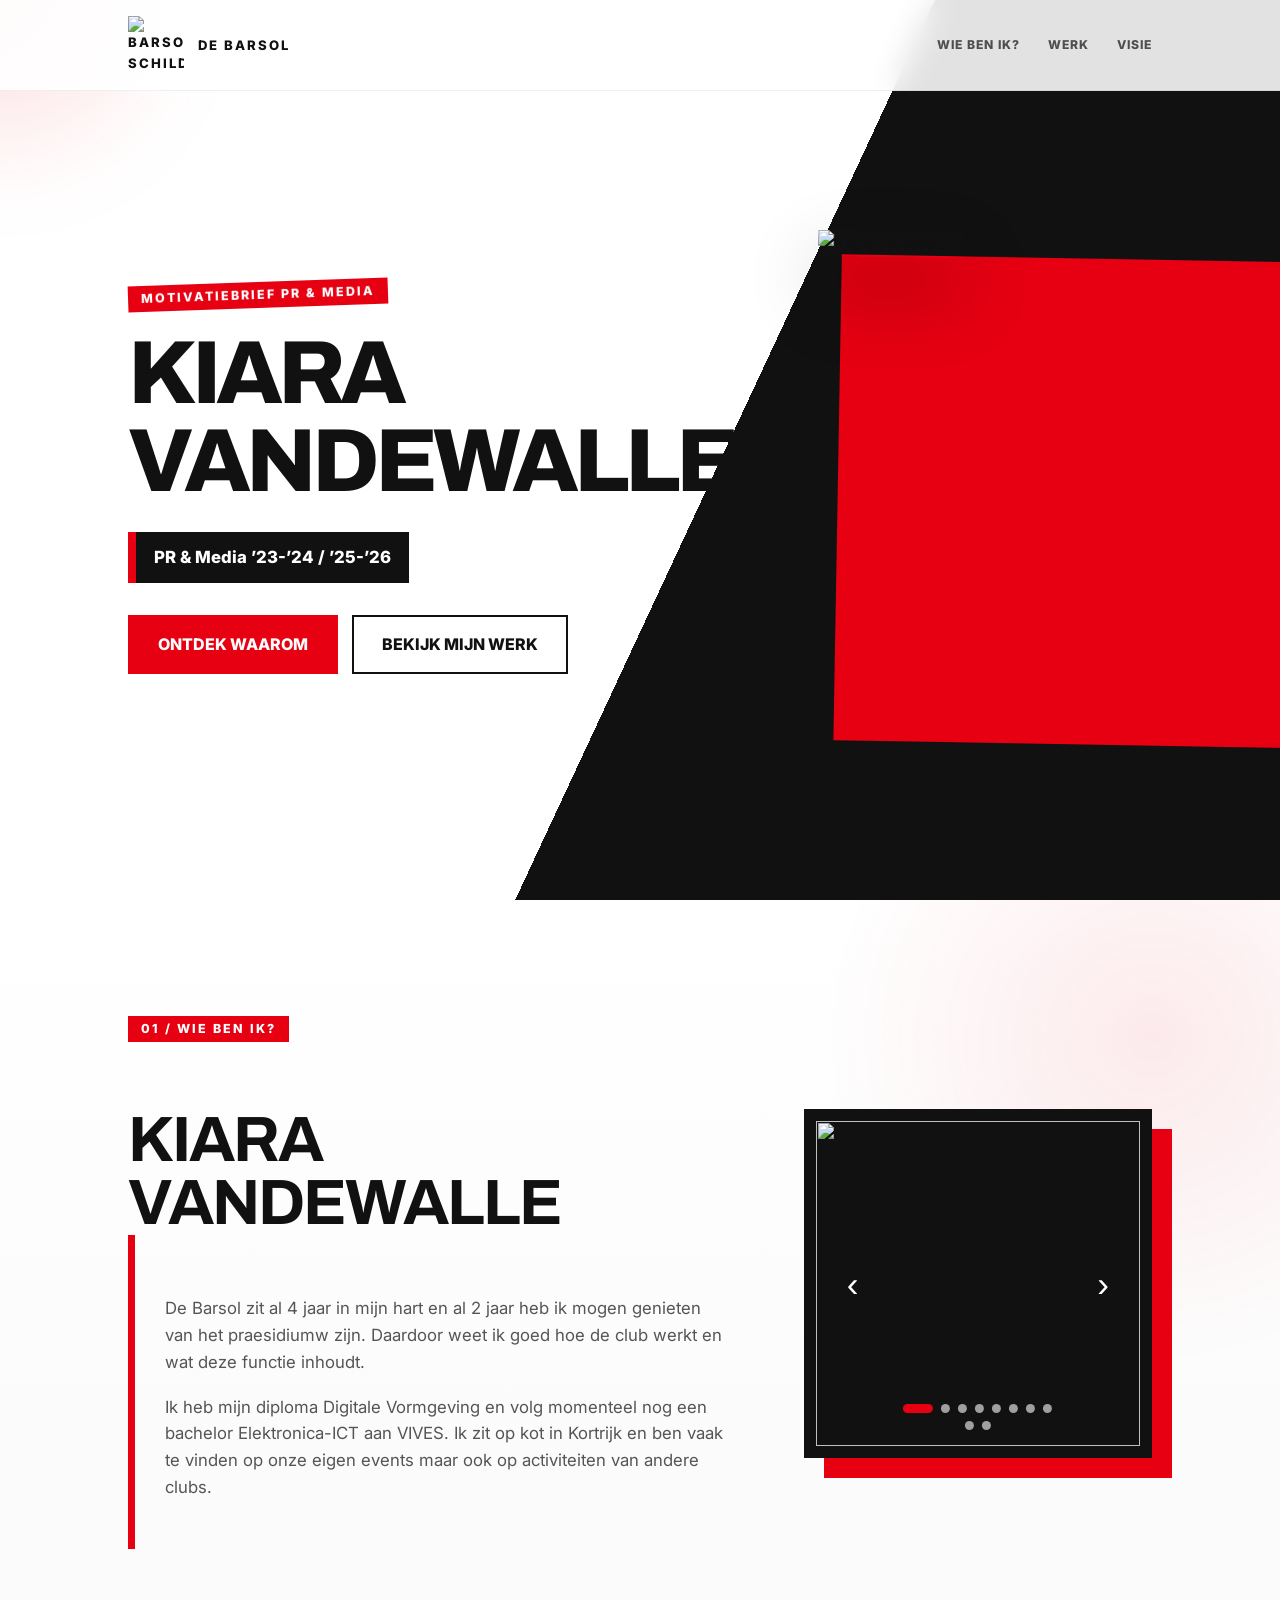
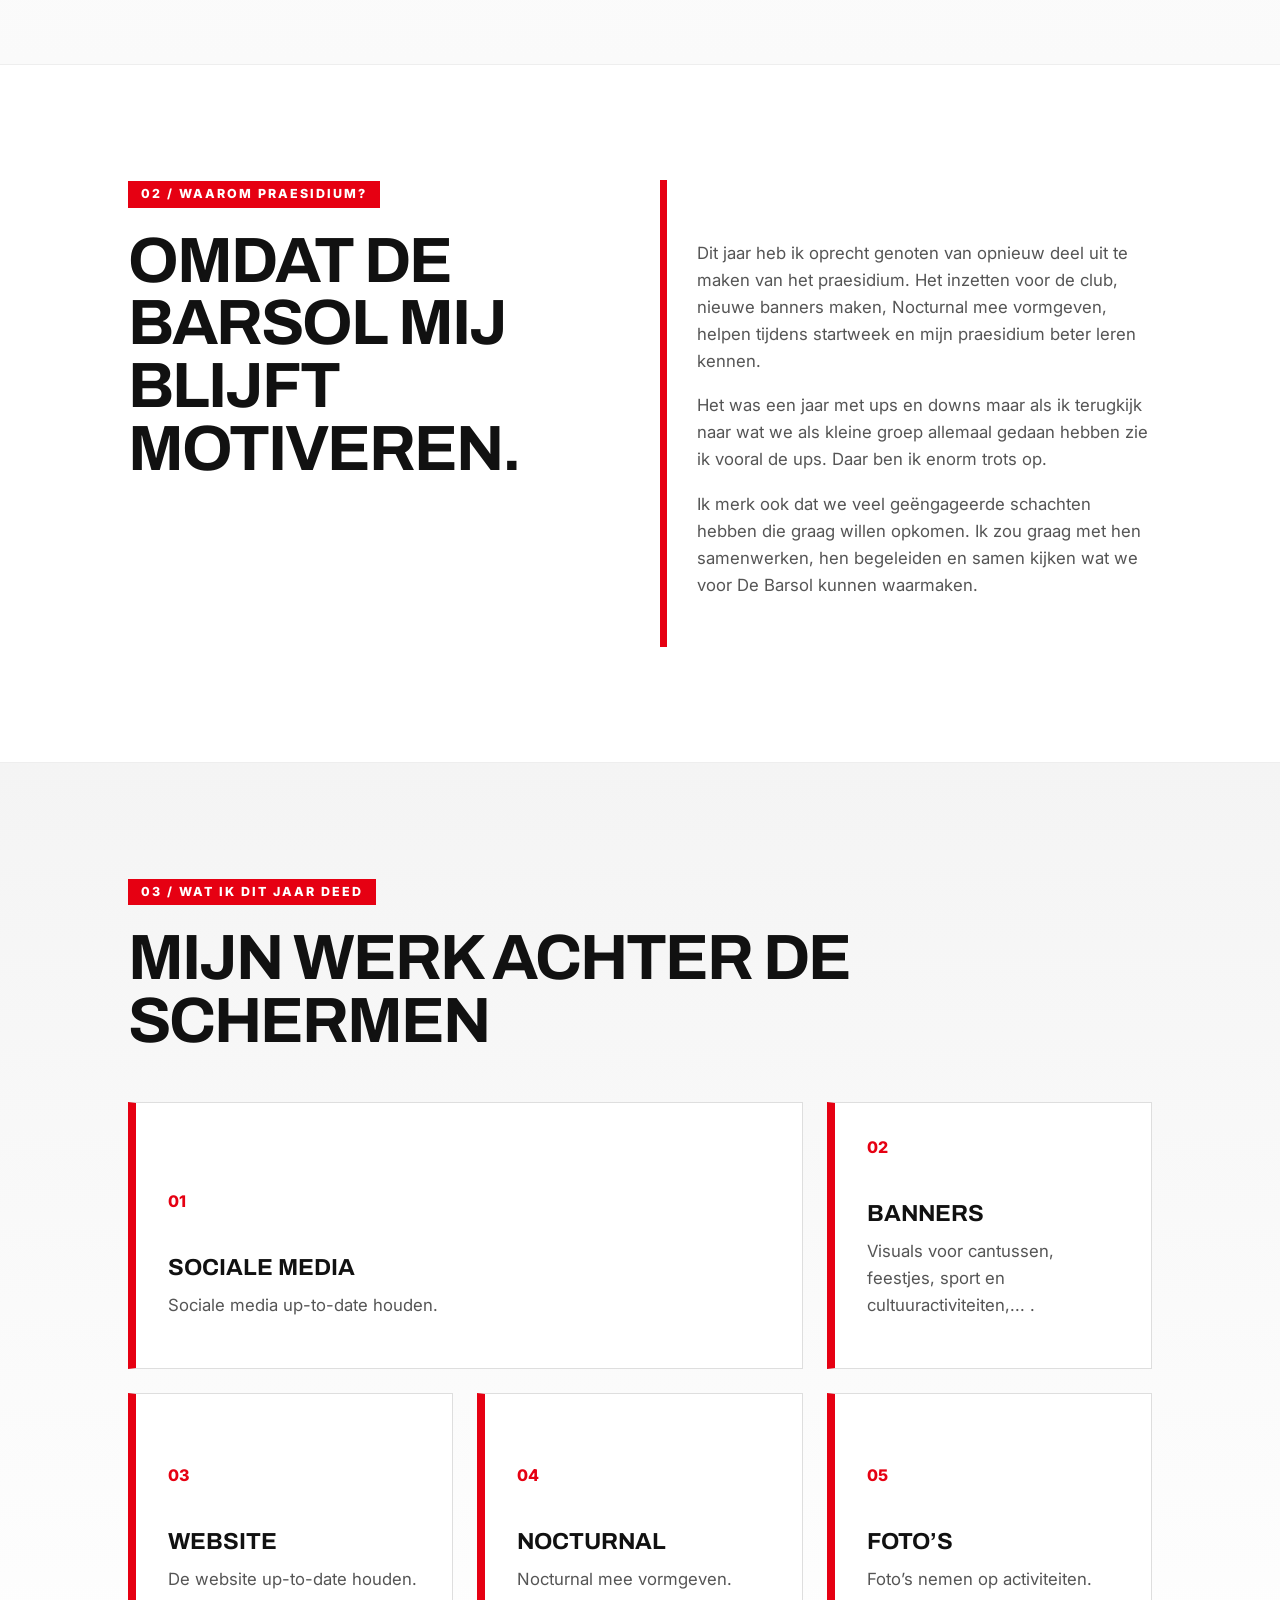
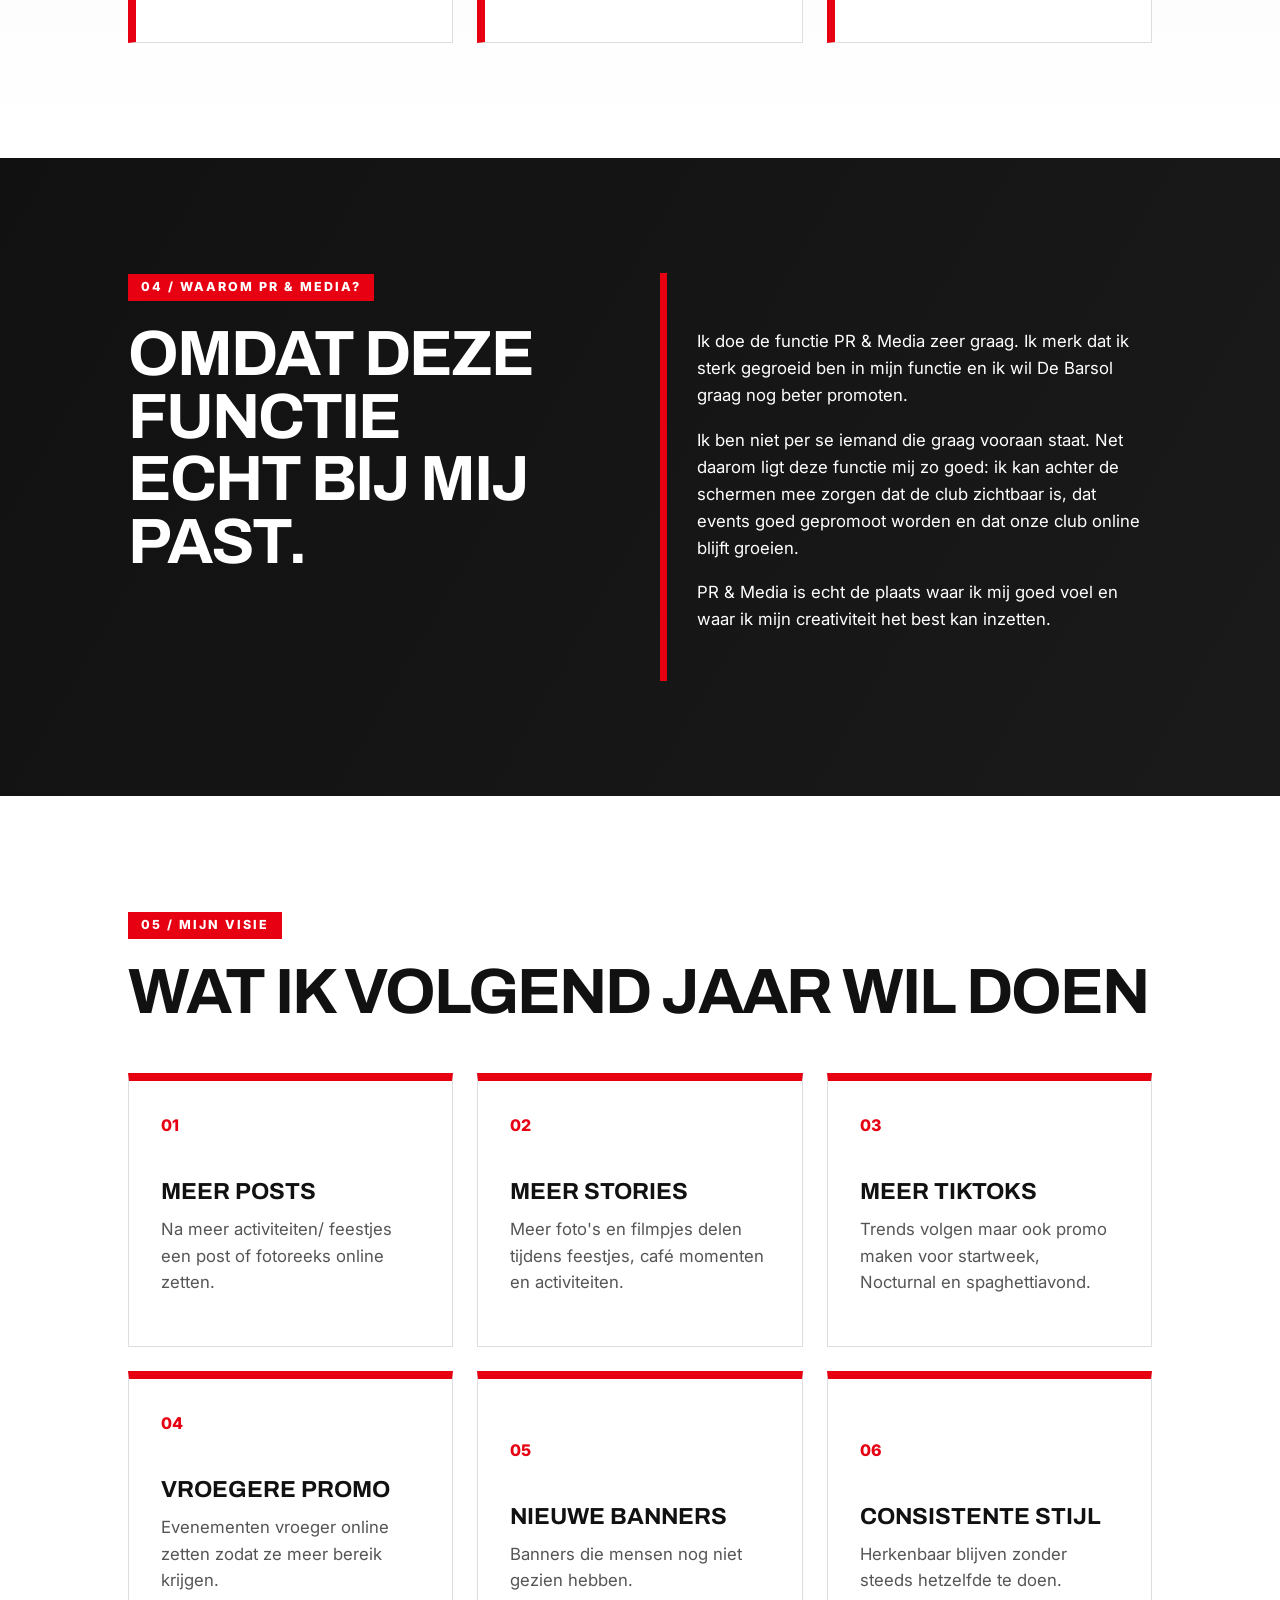
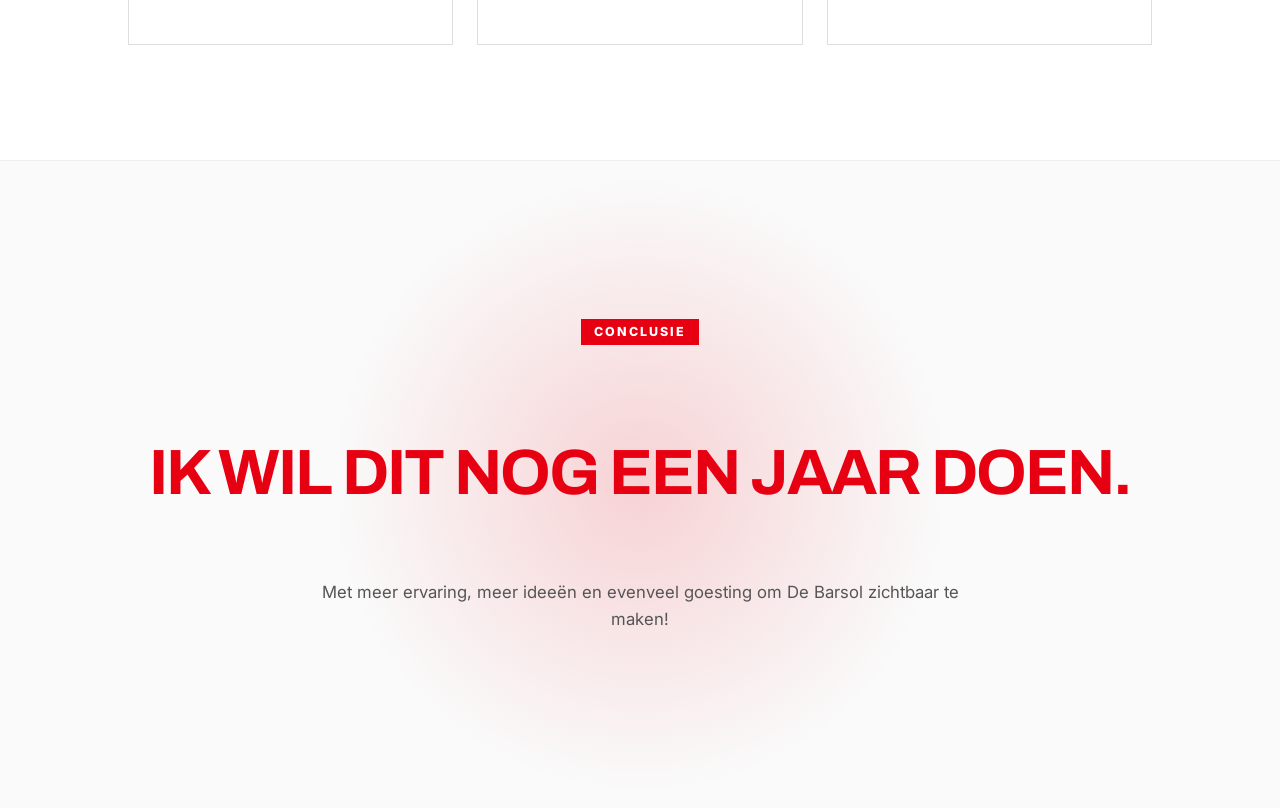
==== index.html @ 1271737a "Add files via upload" ====
<!DOCTYPE html>
<html lang="nl">

<head>
    <meta charset="UTF-8">
    <meta name="viewport" content="width=device-width, initial-scale=1.0">
    <title>Kiara Vandewalle - Motivatiebrief</title>
    <link rel="stylesheet" href="styles.css">
</head>

<body>

    <div class="cursor-glow"></div>
    <div class="progress-bar"></div>

    <nav class="nav">
        <a href="index.html" class="brand">
            <img src="Images/BARSOLSCHILD.png" alt="Barsol schild">
            <span>De Barsol</span>
        </a>

        <div class="nav-links">
            <a href="index.html#about">Wie ben ik?</a>
            <a href="index.html#work">Werk</a>
            <a href="index.html#vision">Visie</a>
        </div>

        <!-- Progress bar IN nav -->
        <div class="progress-bar"></div>
    </nav>

    <section class="hero">
        <div class="hero-content reveal">
            <p class="label">Motivatiebrief PR & Media</p>
            <h1>Kiara<br>Vandewalle</h1>
            <p class="subtitle">PR & Media ’23-’24 / ’25-’26</p>

            <div class="hero-buttons">
                <a href="#about" class="btn">Ontdek waarom</a>
                <a href="#work" class="btn secondary">Bekijk mijn werk</a>
            </div>
        </div>

        <div class="hero-visual reveal">
            <div class="poster-frame">
                <img src="Images/IK 1.JPG" alt="Kiara Vandewalle">
            </div>
        </div>
    </section>

    <section id="about" class="about section reveal">
        <div class="section-kicker">01 / Wie ben ik?</div>

        <div class="about-layout">
            <div>
                <h2>Kiara Vandewalle</h2>

                <div class="text-card">
                    <p>
                        De Barsol zit al 4 jaar in mijn hart en al 2 jaar heb ik mogen genieten van het praesidiumw zijn.
                        Daardoor weet ik goed hoe de club werkt en wat deze functie inhoudt.
                    </p>

                    <p>
                        Ik heb mijn diploma Digitale Vormgeving en volg momenteel nog een bachelor
                        Elektronica-ICT aan VIVES. Ik zit op kot in Kortrijk en ben vaak te vinden op onze eigen
                        events maar ook op activiteiten van andere clubs.
                    </p>
                </div>
            </div>

            <div class="slider-frame square-slider" data-slider>
                <button class="slider-btn prev" data-prev>‹</button>

                <div class="slider-images">
                    <img src="Images/IK 3.JPG" alt="">
                    <img src="Images/IK 7.JPG" alt="">
                    <img src="Images/IK 2.JPG" alt="">
                    <img src="Images/IK 12.jpeg" alt="">
                    <img src="Images/IK 5.JPG" alt="">
                    <img src="Images/IK 6.JPG" alt="">
                    <img src="Images/IK 10.jpeg" alt="">
                    <img src="Images/IK 8.JPG" alt="">
                    <img src="Images/IK 9.jpeg" alt="">
                    <img src="Images/IK 11.jpeg" alt="">
                
                </div>

                <button class="slider-btn next" data-next>›</button>
                <div class="slider-dots"></div>
            </div>
        </div>
    </section>

    <section class="split section reveal">
        <div>
            <p class="label">02 / Waarom praesidium?</p>
            <h2>Omdat De Barsol mij blijft motiveren.</h2>
        </div>

        <div class="text-card">
            <p>
                Dit jaar heb ik oprecht genoten van opnieuw deel uit te maken van het praesidium.
                Het inzetten voor de club, nieuwe banners maken, Nocturnal mee vormgeven,
                helpen tijdens startweek en mijn praesidium beter leren kennen.
            </p>

            <p>
                Het was een jaar met ups en downs maar als ik terugkijk naar wat we als kleine groep
                allemaal gedaan hebben zie ik vooral de ups. Daar ben ik enorm trots op.
            </p>

            <p>
                Ik merk ook dat we veel geëngageerde schachten hebben die graag willen opkomen.
                Ik zou graag met hen samenwerken, hen begeleiden en samen kijken wat we voor De Barsol
                kunnen waarmaken.
            </p>
        </div>
    </section>

    <section id="work" class="work section reveal">
        <p class="label">03 / Wat ik dit jaar deed</p>
        <h2>Mijn werk achter de schermen</h2>

        <div class="work-grid">
            <a href="social-media.html" class="work-card large">
                <span>01</span>
                <h3>Sociale media</h3>
                <p>Sociale media up-to-date houden.</p>
                <small>Bekijk</small>
            </a>

            <a href="banners.html" class="work-card">
                <span>02</span>
                <h3>Banners</h3>
                <p>Visuals voor cantussen, feestjes, sport en cultuuractiviteiten,... .</p>
                <small>Bekijk</small>
            </a>

            <a href="https://debarsol.jouwweb.be" target="_blank" class="work-card">
                <span>03</span>
                <h3>Website</h3>
                <p>De website up-to-date houden.</p>
                <small>Bekijk</small>
            </a>

            <a href="nocturnal.html" class="work-card">
                <span>04</span>
                <h3>Nocturnal</h3>
                <p>Nocturnal mee vormgeven.</p>
                <small>Bekijk</small>
            </a>

            <a href="fotos-events.html" class="work-card">
                <span>05</span>
                <h3>Foto’s</h3>
                <p>Foto’s nemen op activiteiten.</p>
                <small>Bekijk</small>
            </a>
        </div>
    </section>

    <section class="black-section section reveal">
        <div>
            <p class="label">04 / Waarom PR & Media?</p>
            <h2>Omdat deze functie echt bij mij past.</h2>
        </div>

        <div class="text-card dark-text">
            <p>
                Ik doe de functie PR & Media zeer graag. Ik merk dat ik sterk gegroeid ben in mijn functie
                en ik wil De Barsol graag nog beter promoten.
            </p>

            <p>
                Ik ben niet per se iemand die graag vooraan staat. Net daarom ligt deze functie
                mij zo goed: ik kan achter de schermen mee zorgen dat de club zichtbaar is, dat events goed
                gepromoot worden en dat onze club online blijft groeien.
            </p>

            <p>
                PR & Media is echt de plaats waar ik mij goed voel en waar ik mijn creativiteit het best kan inzetten.
            </p>
        </div>
    </section>

    <section id="vision" class="vision section reveal">
        <p class="label">05 / Mijn visie</p>
        <h2>Wat ik volgend jaar wil doen</h2>

        <div class="vision-grid">
            <div class="vision-item">
                <span>01</span>
                <h3>Meer posts</h3>
                <p>Na meer activiteiten/ feestjes een post of fotoreeks online zetten.</p>
            </div>

            <div class="vision-item">
                <span>02</span>
                <h3>Meer stories</h3>
                <p>Meer foto's en filmpjes delen tijdens feestjes, café momenten en activiteiten.</p>
            </div>

            <div class="vision-item">
                <span>03</span>
                <h3>Meer TikToks</h3>
                <p>Trends volgen maar ook promo maken voor startweek, Nocturnal en spaghettiavond.</p>
            </div>

            <div class="vision-item">
                <span>04</span>
                <h3>Vroegere promo</h3>
                <p>Evenementen vroeger online zetten zodat ze meer bereik krijgen.</p>
            </div>

            <a href="nieuwe-banners.html" class="vision-item">
                <span>05</span>
                <h3>Nieuwe banners</h3>
                <p>Banners die mensen nog niet gezien hebben.</p>
                <small>Bekijk</small>
            </a>

            <div class="vision-item">
                <span>06</span>
                <h3>Consistente stijl</h3>
                <p>Herkenbaar blijven zonder steeds hetzelfde te doen.</p>
            </div>
        </div>
    </section>

    <section class="end reveal">
        <p class="label">Conclusie</p>
        <h2>Ik wil dit nog een jaar doen.</h2>
        <p>Met meer ervaring, meer ideeën en evenveel goesting om De Barsol zichtbaar te maken!</p>
    </section>

    <script src="scripts.js"></script>

</body>

</html>
---- styles.css ----
@import url('https://fonts.googleapis.com/css2?family=Archivo:wght@600;700;800&family=Inter:wght@400;500;600;700;800&display=swap');

:root {
    --red: #e60012;
    --black: #111111;
    --white: #ffffff;
    --soft: #f5f5f5;
    --muted: #555555;
    --border: #dedede;
}

* {
    margin: 0;
    padding: 0;
    box-sizing: border-box;
}

html {
    scroll-behavior: smooth;
}

body {
    font-family: "Inter", Arial, sans-serif;
    background: var(--white);
    color: var(--black);
    line-height: 1.6;
    overflow-x: hidden;
    animation: fadeIn 0.45s ease;
}

@keyframes fadeIn {
    from { opacity: 0; }
    to { opacity: 1; }
}

a {
    color: inherit;
    text-decoration: none;
}

img {
    max-width: 100%;
}

.progress-bar {
    position: fixed;
    top: 0;
    left: 0;
    height: 5px;
    width: 0%;
    background: var(--red);
    z-index: 999;
}

.cursor-glow {
    position: fixed;
    width: 280px;
    height: 280px;
    border-radius: 50%;
    background: rgba(230, 0, 18, 0.10);
    filter: blur(55px);
    pointer-events: none;
    z-index: 1;
    transform: translate(-50%, -50%);
}

/* NAV */
.nav {
    position: fixed;
    top: 0px;
    left: 0;
    width: 100%;
    padding: 16px 10%;
    display: flex;
    justify-content: space-between;
    align-items: center;
    z-index: 100;
    background: rgba(255, 255, 255, 0.88);
    backdrop-filter: blur(16px);
    border-bottom: 1px solid rgba(0, 0, 0, 0.06);
    position: fixed;
}

.brand {
    display: flex;
    align-items: center;
    gap: 14px;
    font-size: 0.82rem;
    font-weight: 800;
    text-transform: uppercase;
    letter-spacing: 2px;
}

.brand img {
    width: 56px;
}

.nav-links {
    display: flex;
    gap: 28px;
}

.nav-links a {
    font-size: 0.76rem;
    font-weight: 800;
    text-transform: uppercase;
    letter-spacing: 1px;
    opacity: 0.7;
    transition: 0.25s ease;
}

.nav-links a:hover {
    opacity: 1;
    color: var(--red);
}

/* GENERAL */
.section {
    position: relative;
    padding: 115px 10%;
    z-index: 2;
}

h1,
h2,
h3 {
    font-family: "Archivo", Arial, sans-serif;
    line-height: 0.98;
    text-transform: uppercase;
}

h1 {
    font-size: clamp(3.2rem, 7vw, 6.4rem);
    font-weight: 800;
    letter-spacing: -5px;
}

h2 {
    font-size: clamp(2.55rem, 5vw, 5rem);
    font-weight: 700;
    letter-spacing: -2px;
}

h3 {
    font-size: 1.45rem;
    font-weight: 700;
    margin-bottom: 12px;
}

p {
    color: var(--muted);
    font-size: 1.05rem;
    margin-bottom: 18px;
}

.label,
.small-title,
.section-kicker {
    display: inline-block;
    width: fit-content;
    color: white;
    background: var(--red);
    padding: 7px 13px;
    font-size: 0.78rem;
    font-weight: 800;
    text-transform: uppercase;
    letter-spacing: 2px;
    line-height: 1;
    margin-bottom: 22px;
}

/* BUTTONS */
.btn {
    display: inline-block;
    padding: 15px 28px;
    background: var(--red);
    color: white;
    border: 2px solid var(--red);
    font-weight: 800;
    text-transform: uppercase;
    transition: 0.25s ease;
}

.btn:hover {
    background: white;
    color: var(--red);
    transform: translateY(-4px);
}

.btn.secondary {
    background: white;
    color: var(--black);
    border-color: var(--black);
}

.btn.secondary:hover {
    background: var(--black);
    color: white;
}

/* HOMEPAGE HERO */
.hero {
    min-height: 100vh;
    padding: 135px 10% 80px;
    display: grid;
    grid-template-columns: 1fr 0.9fr;
    gap: 80px;
    align-items: center;
    position: relative;
    overflow: hidden;
    background:
        linear-gradient(115deg, var(--white) 0%, var(--white) 55%, var(--black) 55%, var(--black) 100%);
}

.hero-content,
.hero-visual {
    position: relative;
    z-index: 3;
}

.hero .label {
    transform: rotate(-2deg);
}

.subtitle {
    width: fit-content;
    margin-top: 26px;
    padding: 12px 18px;
    background: var(--black);
    color: white;
    font-weight: 800;
    border-left: 8px solid var(--red);
}

.hero-buttons {
    margin-top: 32px;
    display: flex;
    flex-wrap: wrap;
    gap: 14px;
}

.hero-visual {
    display: flex;
    justify-content: center;
}

.poster-frame {
    width: min(500px, 38vw);
    aspect-ratio: 1 / 1;
    position: relative;
    transform: rotate(1deg);
}

.poster-frame::before {
    content: "";
    position: absolute;
    inset: 24px -24px -24px 24px;
    background: var(--red);
}

.poster-frame::after {
    content: "PR & MEDIA";
    position: absolute;
    right: -45px;
    top: 35px;
    writing-mode: vertical-rl;
    background: white;
    padding: 12px 9px;
    color: var(--red);
    font-size: 0.75rem;
    font-weight: 800;
    letter-spacing: 2px;
    z-index: 2;
}

.poster-frame img {
    position: relative;
    z-index: 1;
    width: 100%;
    height: 100%;
    object-fit: cover;
    box-shadow: 0 34px 75px rgba(0, 0, 0, 0.32);
}

/* ABOUT */
.about {
    background:
        radial-gradient(circle at 90% 18%, rgba(230, 0, 18, 0.08), transparent 25%),
        linear-gradient(180deg, white, #fafafa);
}

.about-layout {
    margin-top: 45px;
    display: grid;
    grid-template-columns: 1fr 0.58fr;
    gap: 75px;
    align-items: start;
}

.text-card {
    max-width: 820px;
    padding: 60px 0 30px 30px;
    border-left: 7px solid var(--red);
}

/* SPLIT */
.split {
    display: grid;
    grid-template-columns: 0.9fr 1fr;
    gap: 90px;
    border-top: 1px solid #eeeeee;
}

.split h2 {
    max-width: 660px;
}

/* WORK */
.work {
    background: linear-gradient(180deg, #f4f4f4, white);
    border-top: 1px solid #eeeeee;
}

.work h2,
.vision h2 {
    max-width: 1100px;
}

.work-grid,
.vision-grid {
    margin-top: 50px;
    display: grid;
    grid-template-columns: repeat(3, 1fr);
    gap: 24px;
}

.work-card,
.vision-item {
    min-height: 250px;
    padding: 32px;
    background: white;
    border: 1px solid var(--border);
    border-left: 8px solid var(--red);
    display: flex;
    flex-direction: column;
    justify-content: flex-end;
    position: relative;
    overflow: hidden;
    transition: 0.3s ease;
}

.work-card::before,
.vision-item::before {
    content: "";
    position: absolute;
    inset: 0;
    background: linear-gradient(135deg, rgba(230, 0, 18, 0.15), transparent 56%);
    opacity: 0;
    transition: 0.3s ease;
}

.work-card.large {
    grid-column: span 2;
}

.work-card span,
.vision-item span {
    color: var(--red);
    font-weight: 800;
    margin-bottom: 42px;
    position: relative;
    z-index: 1;
}

.work-card h3,
.work-card p,
.work-card small,
.vision-item h3,
.vision-item p,
.vision-item span,
.vision-item small {
    position: relative;
    z-index: 1;
}

.work-card small,
.vision-item small {
    position: absolute;
    top: 28px;
    right: 28px;
    color: var(--red);
    font-weight: 800;
    text-transform: uppercase;
    opacity: 0;
    transition: 0.3s ease;
}

.work-card:hover,
.vision-item:hover {
    transform: translateY(-8px);
    border-color: var(--red);
    box-shadow: 0 26px 55px rgba(0, 0, 0, 0.12);
}

.work-card:hover::before,
.work-card:hover small,
.vision-item:hover::before {
    opacity: 1;
}

.vision-item {
    border-left: 1px solid var(--border);
    border-top: 8px solid var(--red);
}

.vision-item:hover {
    background: var(--red);
}

.vision-item:hover h3,
.vision-item:hover p,
.vision-item:hover span,
.vision-item:hover small {
    color: white;
}

.vision-item:hover small {
    opacity: 1;
}

/* BLACK SECTION */
.black-section {
    display: grid;
    grid-template-columns: 0.9fr 1fr;
    gap: 90px;
    color: white;
    background: linear-gradient(120deg, var(--black), #1a1a1a);
}

.black-section p,
.black-section h2 {
    color: white;
}

.dark-text {
    border-left-color: var(--red);
    padding-top: 55px;
}

/* END */
.end {
    min-height: 72vh;
    padding: 120px 10%;
    display: grid;
    place-items: center;
    text-align: center;
    background:
        radial-gradient(circle, rgba(230, 0, 18, 0.16), transparent 43%),
        #fafafa;
    border-top: 1px solid #eeeeee;
}

.end h2 {
    color: var(--red);
    max-width: 1000px;
}

.end p {
    max-width: 640px;
    margin-left: auto;
    margin-right: auto;
}

/* SLIDERS */
.slider-frame,
.banner-slider,
.event-slider {
    width: 100%;
    aspect-ratio: 16 / 9;
    position: relative;
    background: #111;
    border: 12px solid #111;
    box-shadow: 20px 20px 0 var(--red);
    overflow: hidden;
}

.square-slider {
    aspect-ratio: 1 / 1;
}

.slider-images,
.banner-slides,
.event-slides {
    width: 100%;
    height: 100%;
    position: relative;
}

.slider-images img,
.banner-slides img,
.event-slides img {
    position: absolute;
    inset: 0;
    width: 100%;
    height: 100%;
    object-fit: contain;
    background: #111;
    opacity: 0;
    transform: scale(1.025);
    transition: opacity 0.6s ease, transform 0.6s ease;
}

.square-slider .slider-images img {
    object-fit: cover;
}

.slider-images img.active,
.banner-slides img.active,
.event-slides img.active {
    opacity: 1;
    transform: scale(1);
}

.slider-frame:hover img.active,
.banner-slider:hover img.active,
.event-slider:hover img.active {
    transform: scale(1.03);
}

.slider-btn,
.banner-btn,
.event-btn {
    position: absolute;
    top: 50%;
    transform: translateY(-50%);
    z-index: 5;
    width: 46px;
    height: 46px;
    border: none;
    background: rgba(17, 17, 17, 0.78);
    color: white;
    font-size: 2.2rem;
    line-height: 1;
    cursor: pointer;
    transition: 0.25s ease;
}

.slider-btn:hover,
.banner-btn:hover,
.event-btn:hover {
    background: var(--red);
}

.slider-btn.prev,
.banner-btn.prev,
.event-btn.prev {
    left: 14px;
}

.slider-btn.next,
.banner-btn.next,
.event-btn.next {
    right: 14px;
}

.slider-dots,
.banner-dots,
.event-dots {
    position: absolute;
    left: 50%;
    bottom: 16px;
    transform: translateX(-50%);
    display: flex;
    flex-wrap: wrap;
    justify-content: center;
    gap: 8px;
    z-index: 5;
    max-width: 80%;
}

.slider-dots button,
.banner-dots button,
.event-dots button {
    width: 9px;
    height: 9px;
    border: 0;
    border-radius: 999px;
    background: rgba(255, 255, 255, 0.6);
    cursor: pointer;
    transition: 0.25s ease;
}

.slider-dots button.active,
.banner-dots button.active,
.event-dots button.active {
    width: 30px;
    background: var(--red);
}

/* CASE PAGES */
.case-hero,
.banners-showcase-hero,
.events-hero,
.nocturnal-hero {
    min-height: 88vh;
    padding: 145px 10% 90px;
    display: grid;
    grid-template-columns: 0.75fr 1.25fr;
    gap: 70px;
    align-items: center;
    position: relative;
    overflow: hidden;
    background: linear-gradient(115deg, #fff 0%, #fff 55%, #111 55%, #111 100%);
}

.case-hero::after,
.banners-showcase-hero::after,
.events-hero::after,
.nocturnal-hero::after {
    content: "";
    position: absolute;
    left: 0;
    bottom: 0;
    width: 100%;
    height: 10px;
    background: var(--red);
}

.case-hero h1,
.banners-showcase-hero h1,
.events-hero h1,
.nocturnal-hero h1 {
    font-size: clamp(4rem, 8vw, 7.8rem);
    max-width: 950px;
}

.case-hero p,
.events-hero p,
.nocturnal-hero p {
    max-width: 650px;
}

.hero-banner-stack {
    position: relative;
    height: min(560px, 55vw);
    z-index: 2;
}

.hero-banner-stack img {
    position: absolute;
    width: 70%;
    aspect-ratio: 16 / 9;
    object-fit: cover;
    border: 8px solid #fff;
    box-shadow: 0 30px 75px rgba(0, 0, 0, 0.35);
}

.hero-banner-stack img:nth-child(1) {
    right: 0;
    top: 0;
    transform: rotate(3deg);
}

.hero-banner-stack img:nth-child(2) {
    left: 0;
    top: 28%;
    transform: rotate(-4deg);
    z-index: 2;
}

.hero-banner-stack img:nth-child(3) {
    right: 7%;
    bottom: 0;
    transform: rotate(2deg);
    z-index: 3;
}

.case-section {
    padding: 110px 10%;
    background: white;
}

.case-section.grey {
    background: var(--soft);
}

.case-heading {
    max-width: 850px;
    margin-bottom: 45px;
}

.insta-grid {
    display: grid;
    grid-template-columns: repeat(3, 1fr);
    gap: 24px;
}

.insta-grid img,
.wide-preview img,
.facebook-layout img,
.events-hero-frame img,
.nocturnal-hero-image img {
    width: 100%;
    display: block;
    object-fit: cover;
    border-top: 8px solid var(--red);
    box-shadow: 0 24px 55px rgba(0, 0, 0, 0.12);
    transition: 0.3s ease;
}

.insta-grid img {
    aspect-ratio: 4 / 5;
}

.wide-preview {
    max-width: 1100px;
}

.facebook-layout {
    display: grid;
    grid-template-columns: 0.65fr 1fr;
    gap: 55px;
    align-items: center;
}

.facebook-text {
    border-left: 7px solid var(--red);
    padding-left: 28px;
}

.case-end {
    padding: 85px 10%;
    text-align: center;
    background: white;
}

/* BANNERS PAGE */
.banners-page {
    background: white;
}

.banners-gallery {
    padding: 110px 10%;
    display: flex;
    flex-direction: column;
    gap: 110px;
    background: white;
}

.banner-showcase {
    display: grid;
    grid-template-columns: 170px 1fr;
    gap: 45px;
    align-items: center;
}

.banner-showcase h2,
.nocturnal-title h2 {
    display: inline-block;
    width: fit-content;
    max-width: none;
    padding: 7px 13px;
    border-left: 0;
    background: var(--red);
    color: white;
    font-size: 0.8rem;
    font-weight: 800;
    letter-spacing: 2px;
    text-transform: uppercase;
    line-height: 1;
}

/* EVENTS PAGE */
.event-page,
.nocturnal-page {
    background: white;
}
.nocturnal-page h1 {
    font-size: clamp(3rem, 6vw, 6rem);
    letter-spacing: -2px;
    max-width: 700px;
    line-height: 0.95;
}

.events-hero-frame,
.nocturnal-hero-image {
    position: relative;
    border: 12px solid #111;
    box-shadow: 22px 22px 0 var(--red);
    background: #111;
    overflow: hidden;
}

.events-hero-frame {
    aspect-ratio: 1 / 1;
}

.events-hero-frame img {
    height: 100%;
}

.events-gallery {
    padding: 110px 10%;
    background: white;
}

.events-gallery h2 {
    margin-bottom: 50px;
}

/* NOCTURNAL */
.nocturnal-intro {
    background: white;
}

.nocturnal-gallery {
    padding: 110px 10%;
    display: flex;
    flex-direction: column;
    gap: 110px;
    background: var(--soft);
}

.nocturnal-block {
    display: grid;
    grid-template-columns: 170px 1fr;
    gap: 45px;
    align-items: center;
}

/* REVEAL */
.reveal {
    opacity: 0;
    transform: translateY(45px);
    transition: 0.8s ease;
}

.reveal.visible {
    opacity: 1;
    transform: translateY(0);
}

.reveal.visible .work-card,
.reveal.visible .vision-item {
    animation: cardIn 0.7s ease both;
}

@keyframes cardIn {
    from {
        opacity: 0;
        transform: translateY(24px);
    }
    to {
        opacity: 1;
        transform: translateY(0);
    }
}

/* RESPONSIVE */
@media (max-width: 1000px) {
    .nav {
        padding: 16px 7%;
    }

    .nav-links {
        display: none;
    }

    .hero,
    .about-layout,
    .split,
    .black-section,
    .case-hero,
    .banners-showcase-hero,
    .events-hero,
    .nocturnal-hero,
    .banner-showcase,
    .nocturnal-block,
    .facebook-layout {
        grid-template-columns: 1fr;
    }

    .hero,
    .case-hero,
    .banners-showcase-hero,
    .events-hero,
    .nocturnal-hero {
        background: white;
        padding: 125px 7% 85px;
    }

    .poster-frame {
        width: min(500px, 85vw);
    }

    .work-grid,
    .vision-grid {
        grid-template-columns: repeat(2, 1fr);
    }

    .work-card.large {
        grid-column: span 1;
    }

    .banners-gallery,
    .nocturnal-gallery,
    .events-gallery,
    .case-section {
        padding: 85px 7%;
    }

    .hero-banner-stack {
        height: 520px;
    }

    .slider-frame,
    .banner-slider,
    .event-slider {
        box-shadow: 14px 14px 0 var(--red);
    }
}

@media (max-width: 700px) {
    .section,
    .end {
        padding: 75px 6%;
    }

    .hero,
    .case-hero,
    .banners-showcase-hero,
    .events-hero,
    .nocturnal-hero {
        padding: 120px 6% 75px;
    }

    .brand img {
        width: 48px;
    }

    .brand span {
        font-size: 0.75rem;
    }

    h1 {
        font-size: clamp(3.1rem, 16vw, 5rem);
        letter-spacing: -2px;
    }

    h2 {
        font-size: clamp(2.4rem, 11vw, 4rem);
    }

    .hero-buttons {
        flex-direction: column;
        align-items: flex-start;
    }

    .btn {
        padding: 13px 22px;
        font-size: 0.9rem;
    }

    .work-grid,
    .vision-grid,
    .insta-grid {
        grid-template-columns: 1fr;
    }

    .poster-frame::after {
        display: none;
    }

    .cursor-glow {
        display: none;
    }

    .hero-banner-stack {
        height: 360px;
    }

    .hero-banner-stack img {
        width: 82%;
        border-width: 5px;
    }

    .slider-frame,
    .banner-slider,
    .event-slider {
        border-width: 7px;
        box-shadow: 10px 10px 0 var(--red);
        aspect-ratio: 1 / 1;
    }

    .slider-btn,
    .banner-btn,
    .event-btn {
        width: 38px;
        height: 38px;
        font-size: 1.8rem;
    }

    .slider-dots,
    .banner-dots,
    .event-dots {
        bottom: 10px;
    }
}
/* PLACEHOLDER PAGINA */
.placeholder-frame,
.placeholder-slide {
    display: grid;
    place-items: center;
    background:
        linear-gradient(135deg, rgba(230, 0, 18, 0.25), transparent 55%),
        #111;
    color: white;
    text-align: center;
}

.placeholder-frame span,
.placeholder-slide span {
    color: white;
    font-weight: 800;
    text-transform: uppercase;
    letter-spacing: 2px;
    font-size: 0.9rem;
}

.placeholder-slide {
    position: absolute;
    inset: 0;
    width: 100%;
    height: 100%;
}
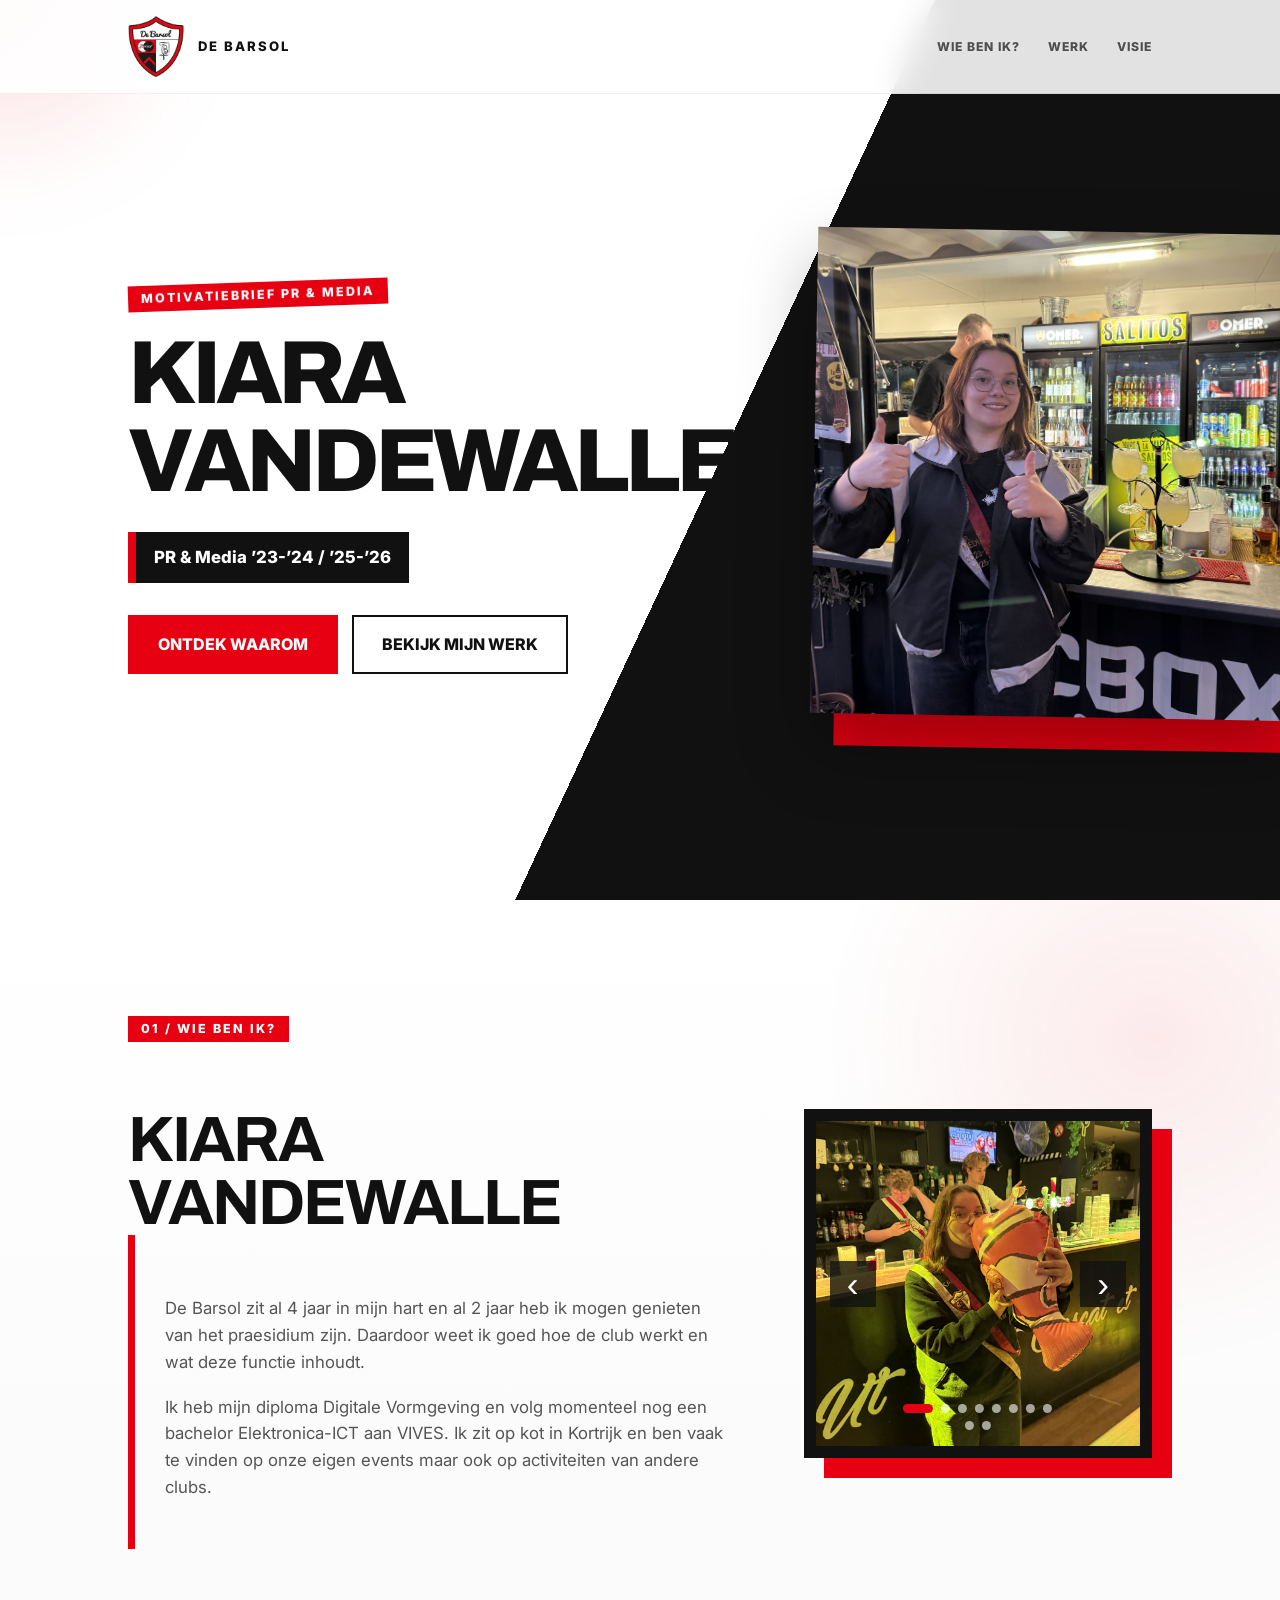
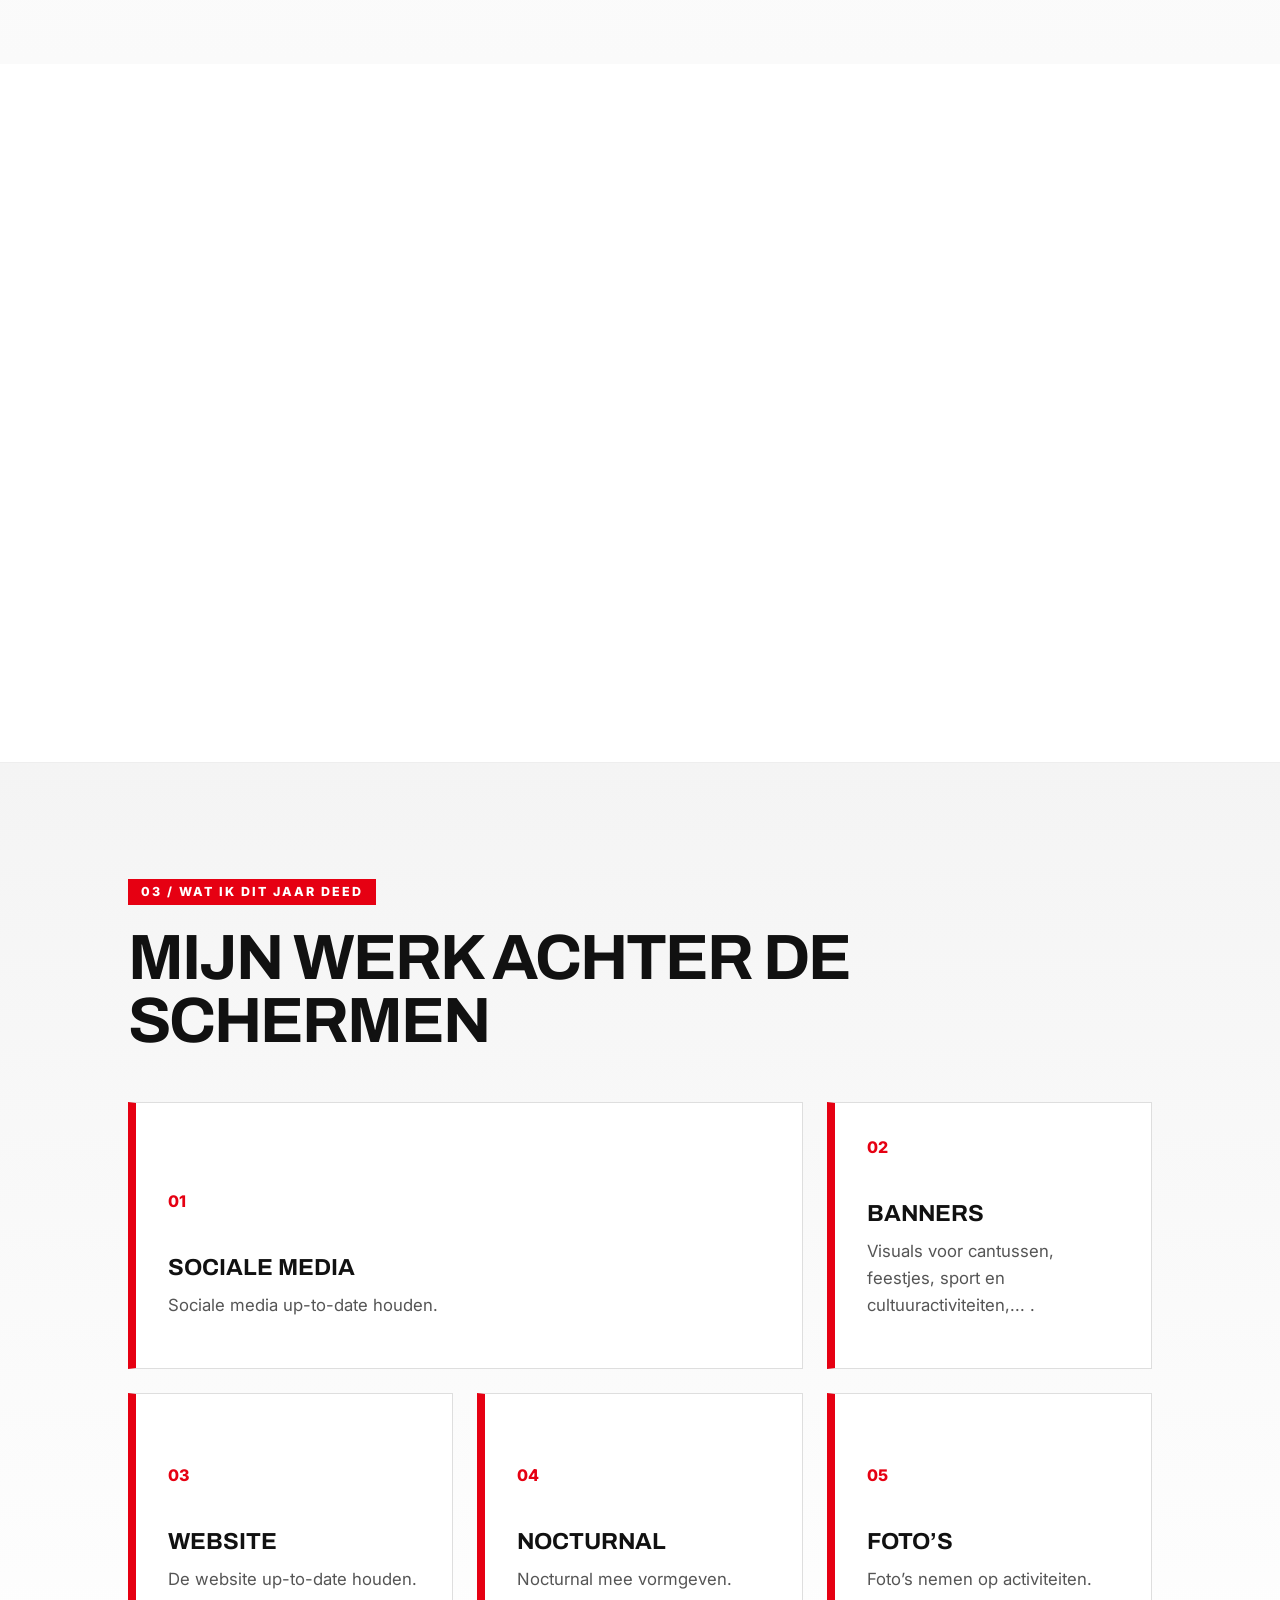
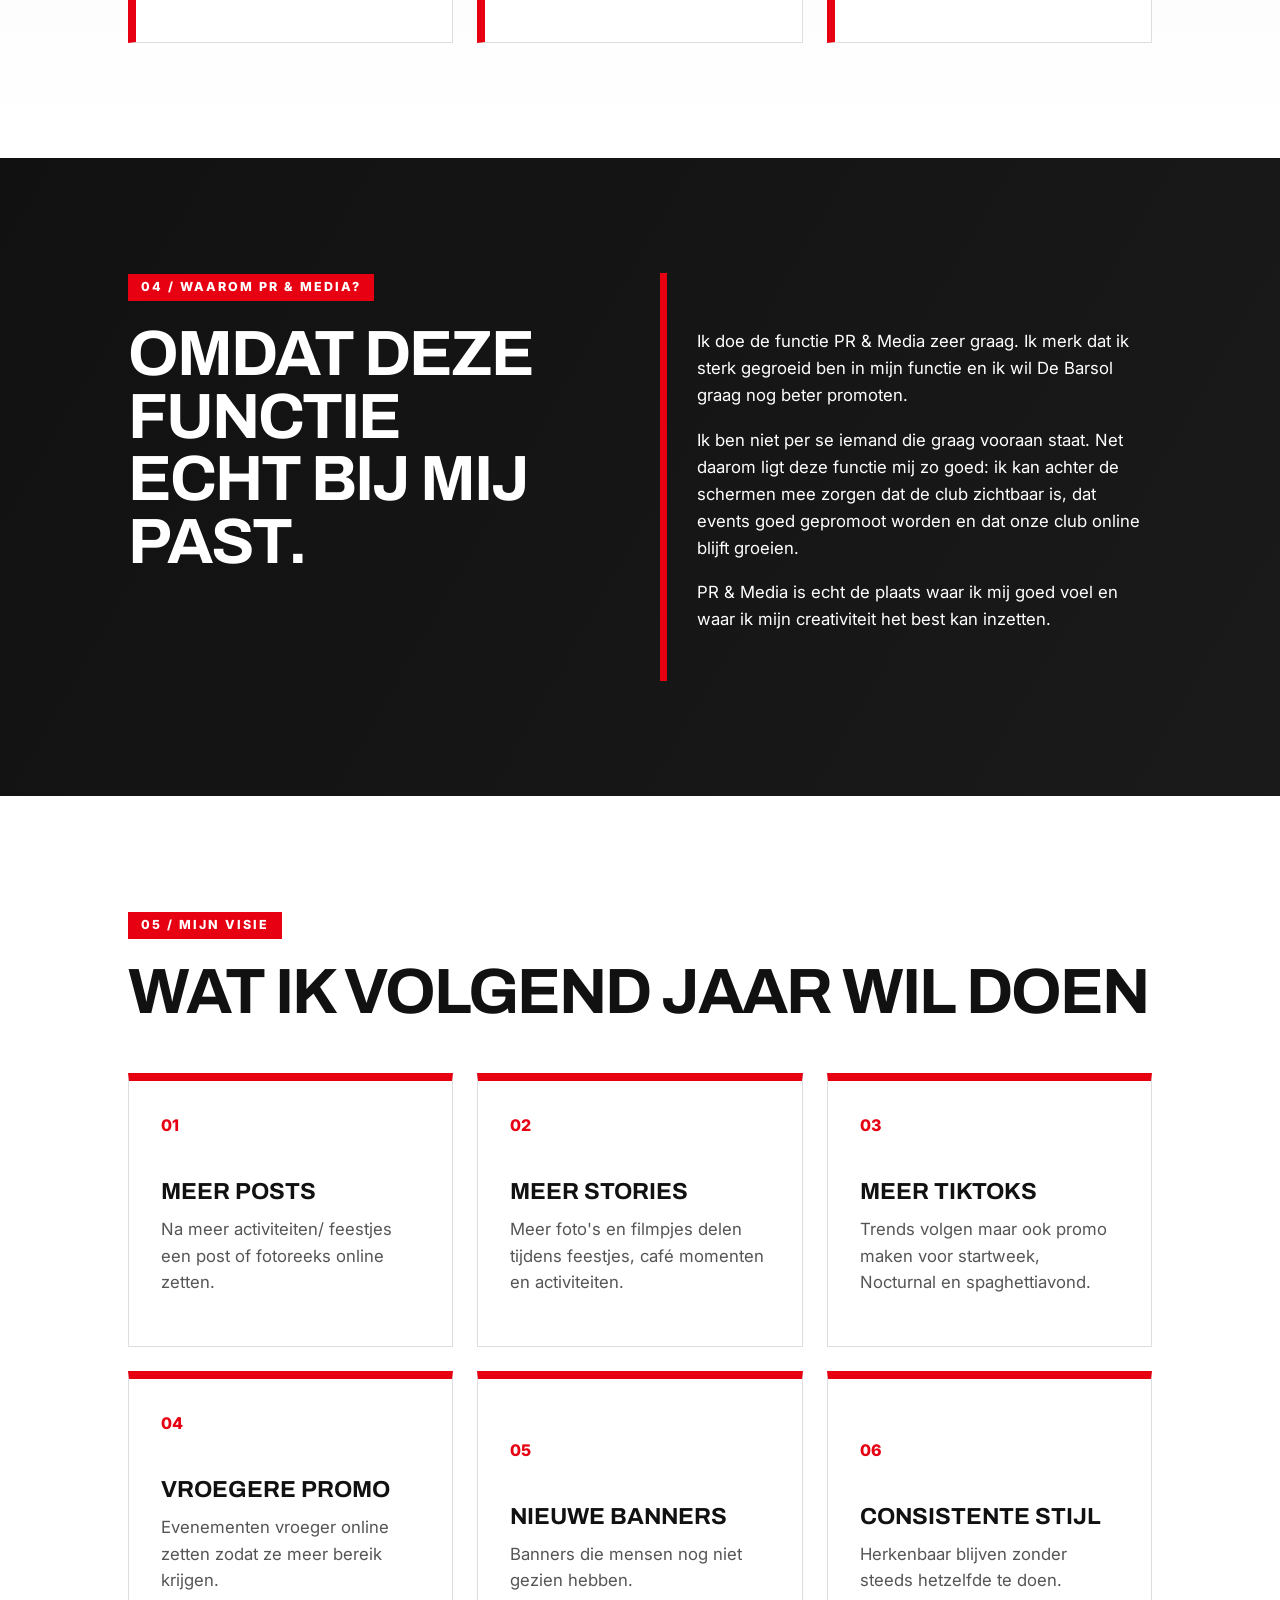
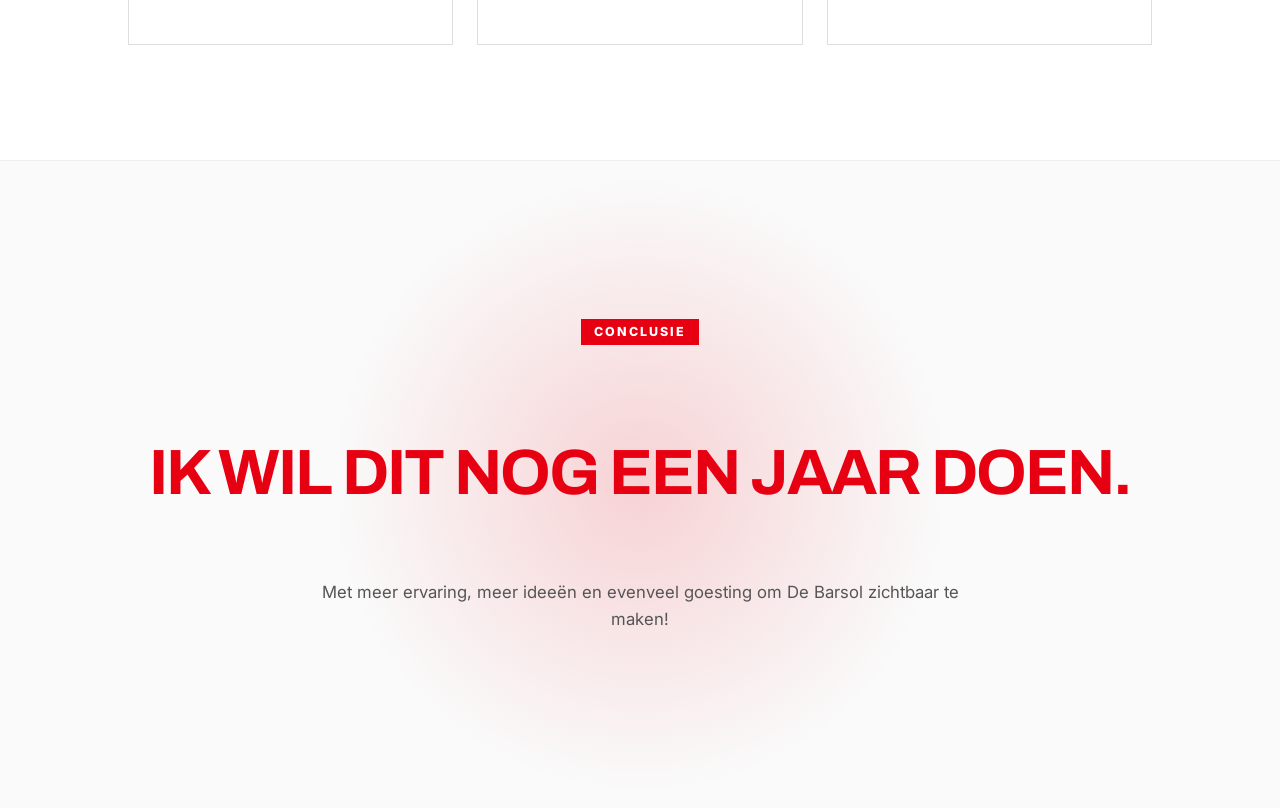
==== commit 7d44da7d: "Update index.html" ====
--- a/index.html
+++ b/index.html
@@ -57,7 +57,7 @@
 
                 <div class="text-card">
                     <p>
-                        De Barsol zit al 4 jaar in mijn hart en al 2 jaar heb ik mogen genieten van het praesidiumw zijn.
+                        De Barsol zit al 4 jaar in mijn hart en al 2 jaar heb ik mogen genieten van het praesidium zijn.
                         Daardoor weet ik goed hoe de club werkt en wat deze functie inhoudt.
                     </p>
 
@@ -238,4 +238,4 @@
 
 </body>
 
-</html>+</html>
--- a/styles.css
+++ b/styles.css
@@ -64,7 +64,6 @@
     transform: translate(-50%, -50%);
 }
 
-/* NAV */
 .nav {
     position: fixed;
     top: 0px;
@@ -114,7 +113,6 @@
     color: var(--red);
 }
 
-/* GENERAL */
 .section {
     position: relative;
     padding: 115px 10%;
@@ -169,7 +167,6 @@
     margin-bottom: 22px;
 }
 
-/* BUTTONS */
 .btn {
     display: inline-block;
     padding: 15px 28px;
@@ -198,7 +195,6 @@
     color: white;
 }
 
-/* HOMEPAGE HERO */
 .hero {
     min-height: 100vh;
     padding: 135px 10% 80px;
@@ -282,7 +278,6 @@
     box-shadow: 0 34px 75px rgba(0, 0, 0, 0.32);
 }
 
-/* ABOUT */
 .about {
     background:
         radial-gradient(circle at 90% 18%, rgba(230, 0, 18, 0.08), transparent 25%),
@@ -303,7 +298,6 @@
     border-left: 7px solid var(--red);
 }
 
-/* SPLIT */
 .split {
     display: grid;
     grid-template-columns: 0.9fr 1fr;
@@ -315,7 +309,6 @@
     max-width: 660px;
 }
 
-/* WORK */
 .work {
     background: linear-gradient(180deg, #f4f4f4, white);
     border-top: 1px solid #eeeeee;
@@ -428,7 +421,6 @@
     opacity: 1;
 }
 
-/* BLACK SECTION */
 .black-section {
     display: grid;
     grid-template-columns: 0.9fr 1fr;
@@ -447,7 +439,6 @@
     padding-top: 55px;
 }
 
-/* END */
 .end {
     min-height: 72vh;
     padding: 120px 10%;
@@ -471,7 +462,6 @@
     margin-right: auto;
 }
 
-/* SLIDERS */
 .slider-frame,
 .banner-slider,
 .event-slider {
@@ -597,7 +587,6 @@
     background: var(--red);
 }
 
-/* CASE PAGES */
 .case-hero,
 .banners-showcase-hero,
 .events-hero,
@@ -734,7 +723,6 @@
     background: white;
 }
 
-/* BANNERS PAGE */
 .banners-page {
     background: white;
 }
@@ -770,7 +758,6 @@
     line-height: 1;
 }
 
-/* EVENTS PAGE */
 .event-page,
 .nocturnal-page {
     background: white;
@@ -828,7 +815,6 @@
     align-items: center;
 }
 
-/* REVEAL */
 .reveal {
     opacity: 0;
     transform: translateY(45px);
@@ -856,7 +842,6 @@
     }
 }
 
-/* RESPONSIVE */
 @media (max-width: 1000px) {
     .nav {
         padding: 16px 7%;
@@ -1006,7 +991,6 @@
         bottom: 10px;
     }
 }
-/* PLACEHOLDER PAGINA */
 .placeholder-frame,
 .placeholder-slide {
     display: grid;
@@ -1032,4 +1016,148 @@
     inset: 0;
     width: 100%;
     height: 100%;
-}+}
+@media (max-width: 600px) {
+    .hero {
+        overflow: hidden;
+        padding-bottom: 55px;
+    }
+
+    .hero-visual {
+        width: 100%;
+        justify-content: center;
+        margin-top: 35px;
+    }
+
+    .poster-frame {
+        width: min(82vw, 360px);
+        margin: 0 auto;
+        transform: rotate(0deg);
+    }
+
+    .poster-frame::before {
+        inset: 14px -14px -14px 14px;
+    }
+
+    .poster-frame img {
+        width: 100%;
+        height: 100%;
+        object-fit: cover;
+    }
+}
+@media (max-width: 600px) {
+
+    .hero {
+        grid-template-columns: 1fr !important;
+        padding: 120px 6% 60px !important;
+        background: white !important;
+    }
+
+    .hero-visual {
+        display: flex;
+        justify-content: center;
+        margin-top: 30px;
+        width: 100%;
+    }
+
+    .poster-frame {
+        width: 85vw !important;
+        max-width: 340px;
+        margin: 0 auto;
+        transform: none !important;
+    }
+
+    .poster-frame img {
+        width: 100%;
+        height: auto;
+        object-fit: contain;
+    }
+
+    .poster-frame::before {
+        inset: 12px -10px -10px 10px !important;
+    }
+}
+
+@media (max-width: 600px) {
+    body,
+    html {
+        overflow-x: hidden !important;
+    }
+
+    .hero {
+        width: 100% !important;
+        min-height: auto !important;
+        padding: 120px 6% 70px !important;
+        display: flex !important;
+        flex-direction: column !important;
+        align-items: flex-start !important;
+        gap: 55px !important;
+        background: white !important;
+        overflow: hidden !important;
+    }
+
+    .hero-content {
+        width: 100% !important;
+        max-width: 100% !important;
+    }
+
+    .hero h1 {
+        font-size: clamp(3rem, 14vw, 4.1rem) !important;
+        line-height: 0.95 !important;
+        letter-spacing: -5px !important;
+        max-width: 100% !important;
+        word-break: normal !important;
+        overflow-wrap: normal !important;
+    }
+
+    .subtitle {
+        max-width: 100% !important;
+        font-size: 0.95rem !important;
+        padding: 11px 14px !important;
+    }
+
+    .hero-buttons {
+        width: 100% !important;
+    }
+
+    .hero-buttons .btn {
+        width: 100% !important;
+        max-width: 360px !important;
+        text-align: center !important;
+    }
+
+    .hero-visual {
+        width: 100% !important;
+        display: flex !important;
+        justify-content: center !important;
+        margin-top: 10px !important;
+        overflow: visible !important;
+    }
+
+    .poster-frame {
+        width: 78vw !important;
+        max-width: 300px !important;
+        aspect-ratio: 1 / 1 !important;
+        margin: 0 auto !important;
+        transform: none !important;
+    }
+
+    .poster-frame::before {
+        inset: 12px -12px -12px 12px !important;
+    }
+
+    .poster-frame img {
+        width: 100% !important;
+        height: 100% !important;
+        object-fit: cover !important;
+        display: block !important;
+    }
+}
+@media (max-width: 600px) {
+    .hero h1 {
+        font-size: 11vw !important;
+        line-height: 0.95 !important;
+        letter-spacing: -1px !important;
+        word-break: break-word;
+    }
+}
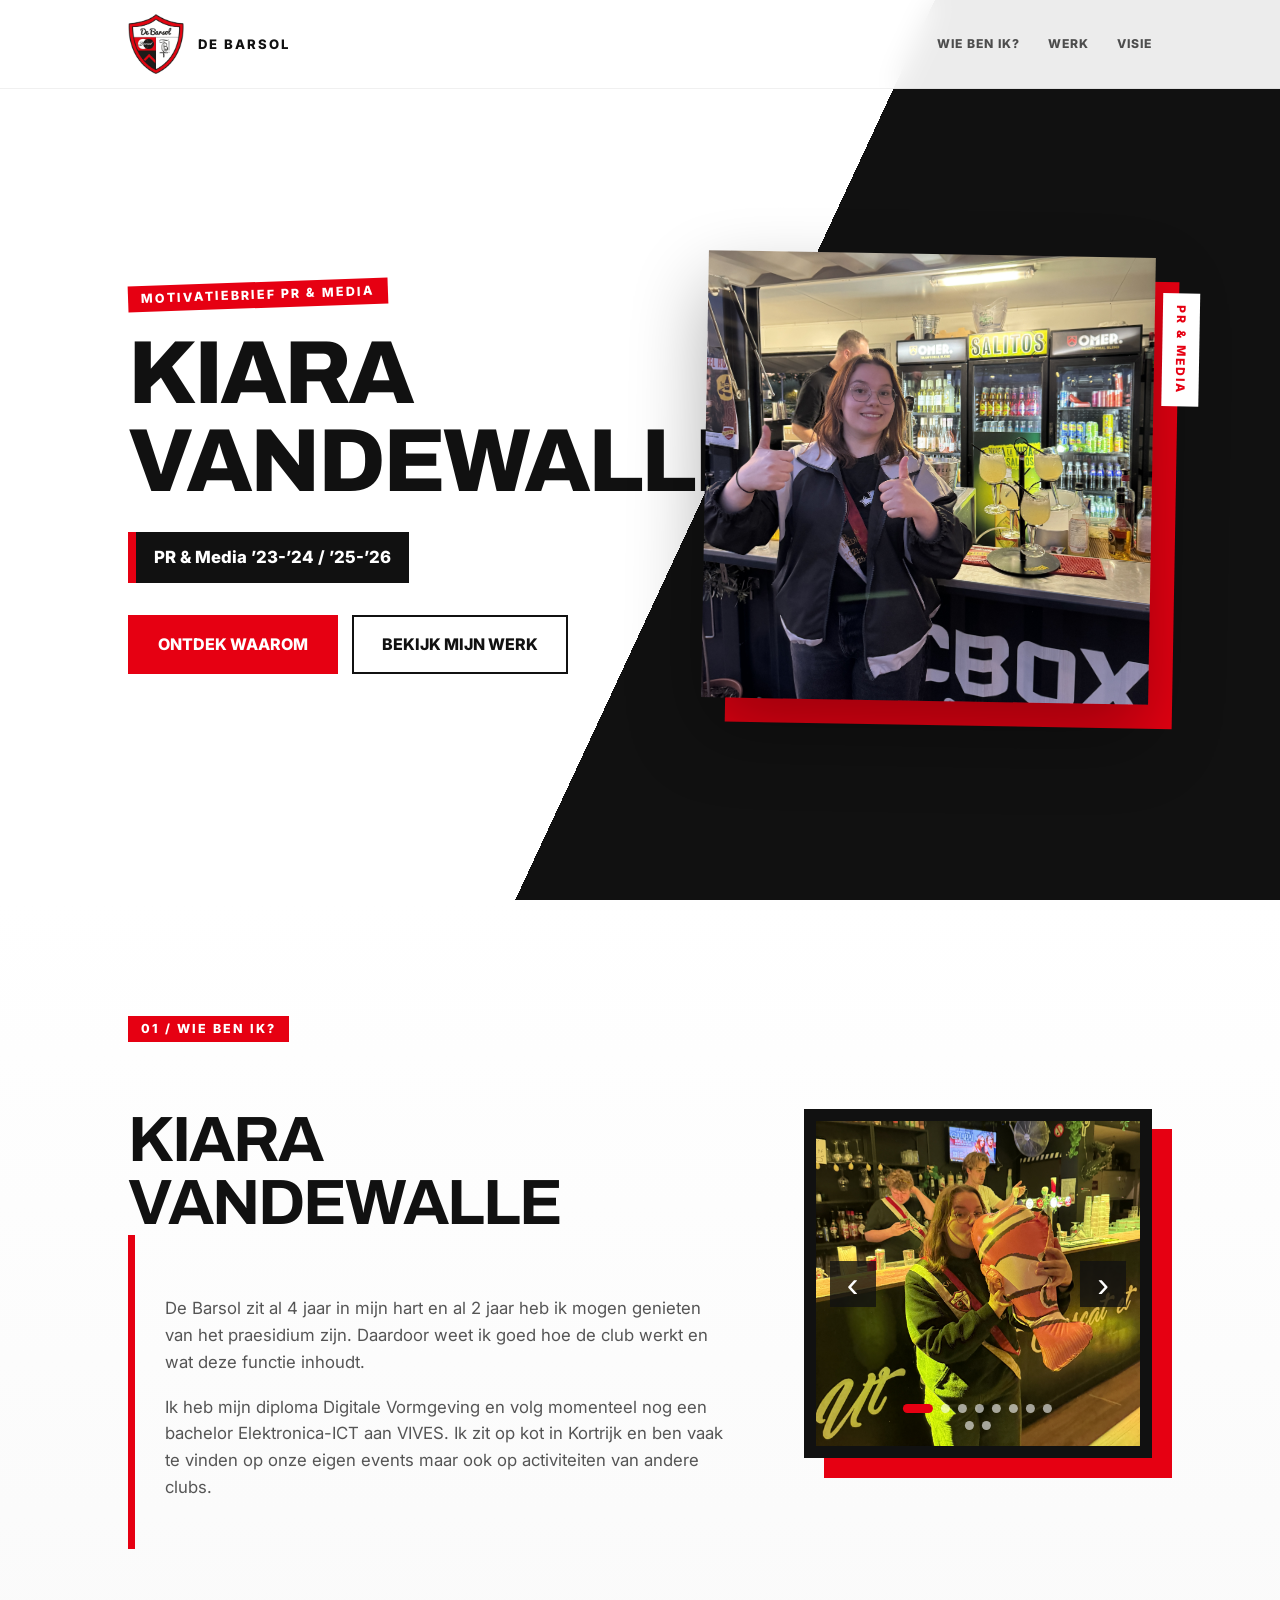
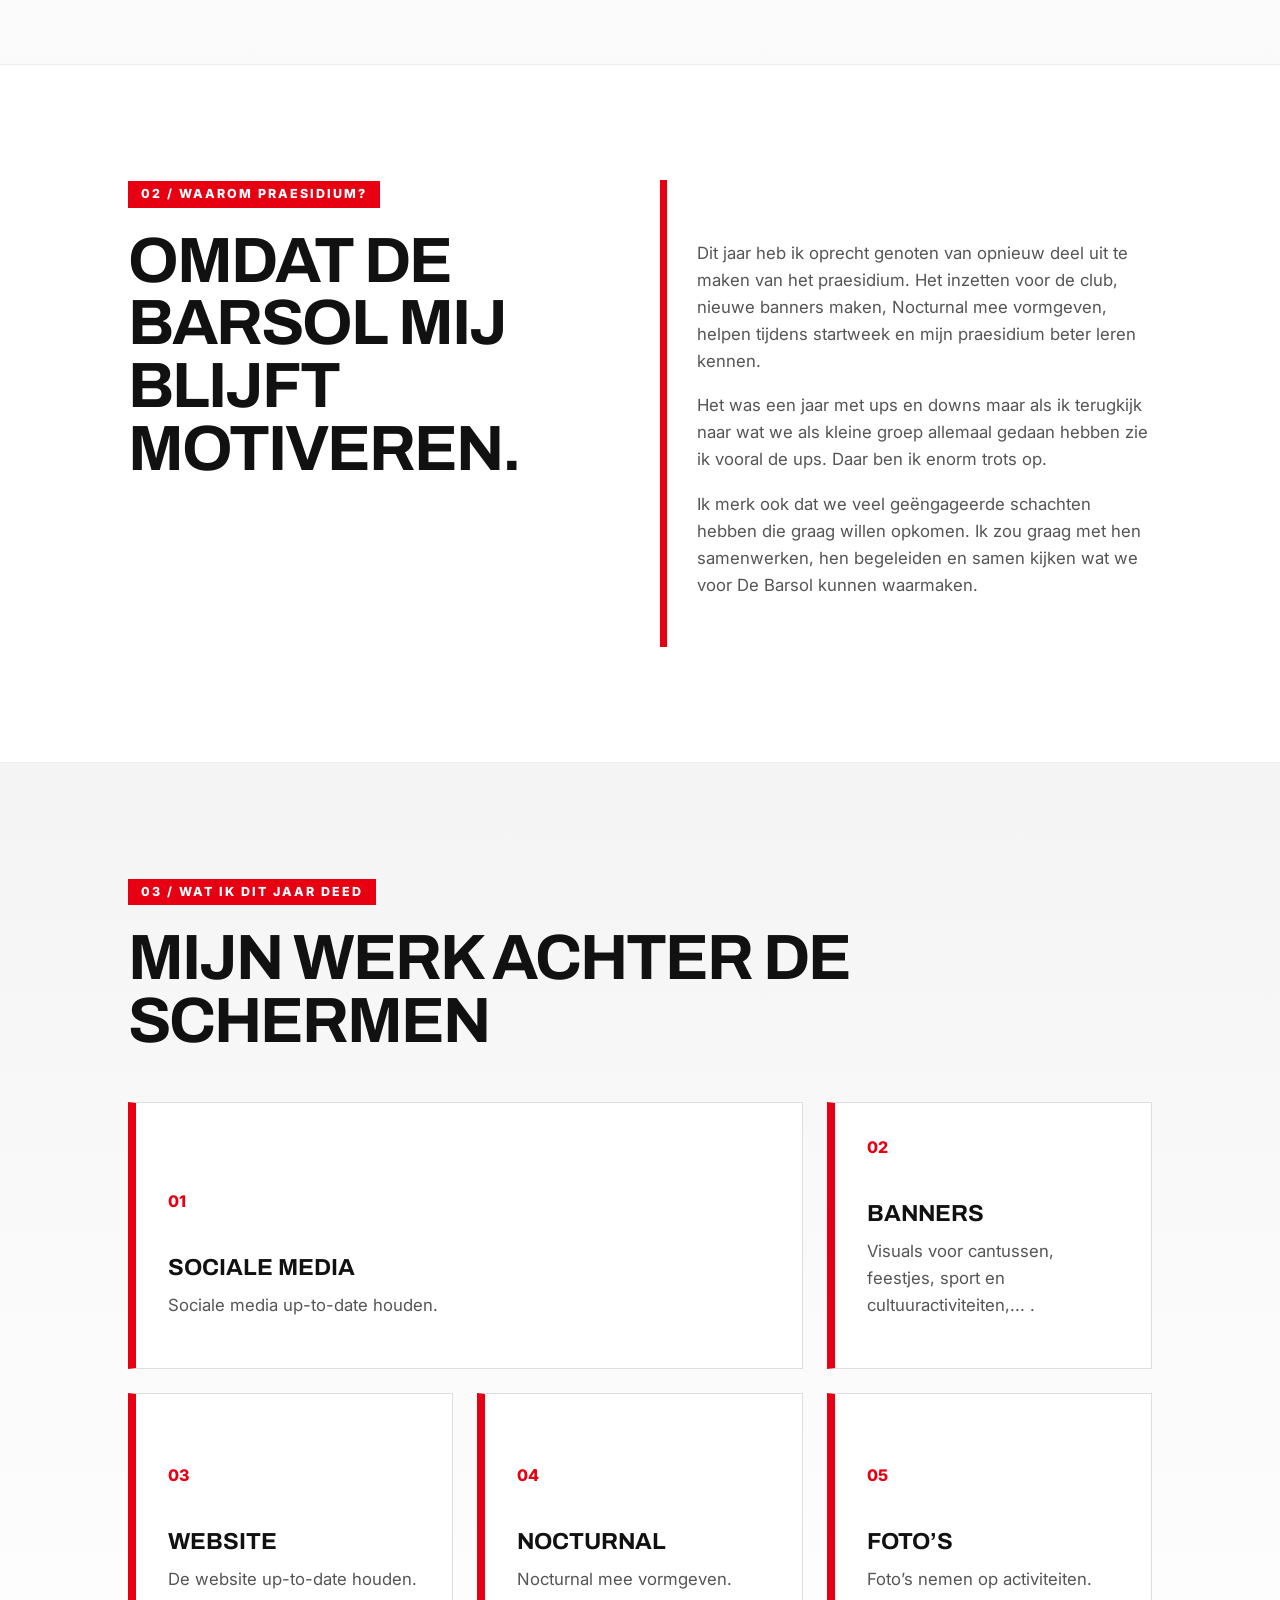
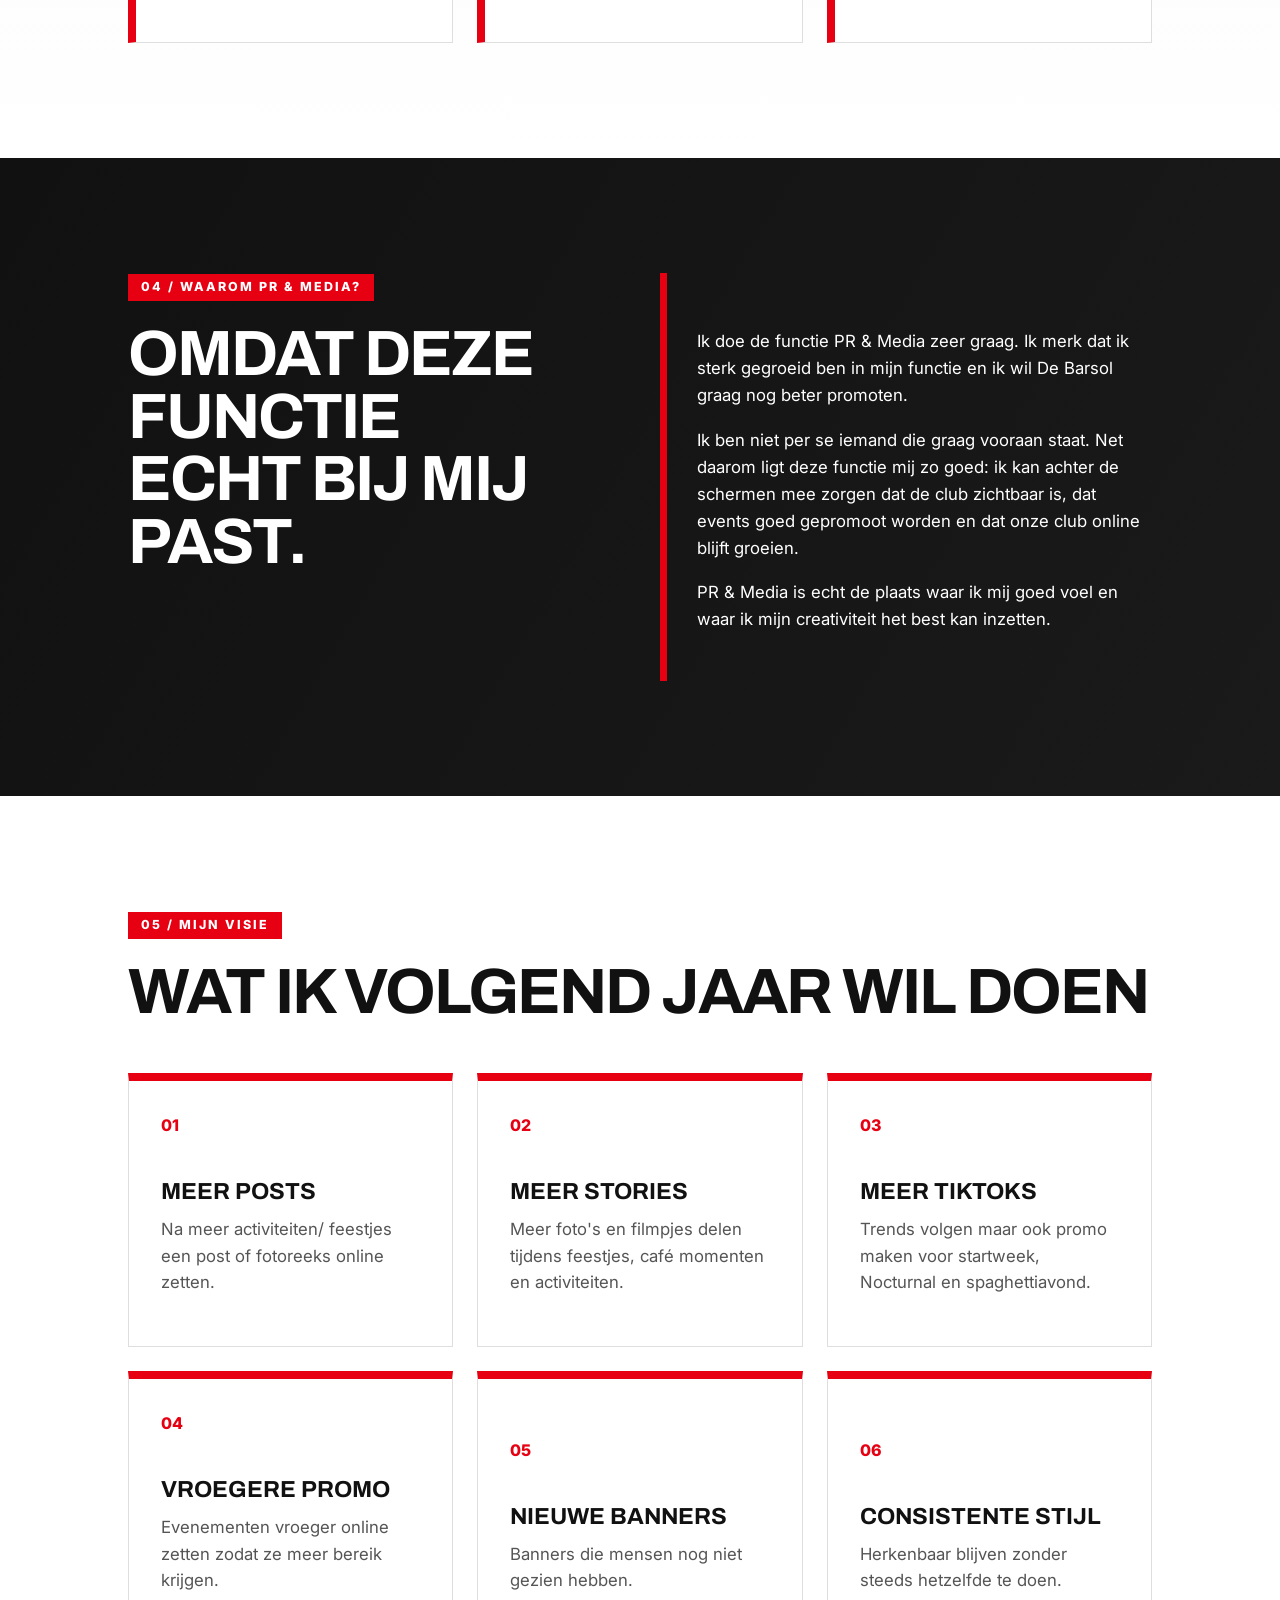
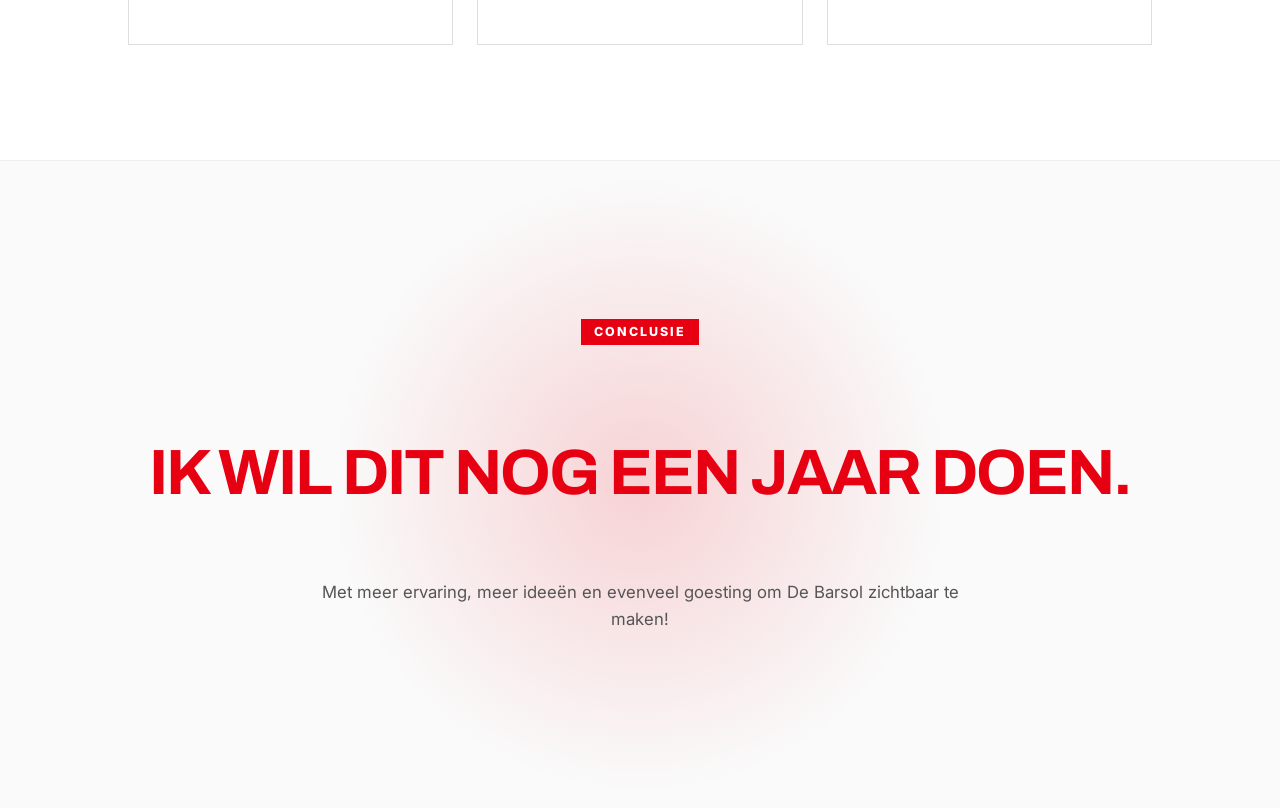
==== commit 24c965c2: "Add files via upload" ====
--- a/index.html
+++ b/index.html
@@ -11,7 +11,6 @@
 <body>
 
     <div class="cursor-glow"></div>
-    <div class="progress-bar"></div>
 
     <nav class="nav">
         <a href="index.html" class="brand">
@@ -25,12 +24,11 @@
             <a href="index.html#vision">Visie</a>
         </div>
 
-        <!-- Progress bar IN nav -->
         <div class="progress-bar"></div>
     </nav>
 
     <section class="hero">
-        <div class="hero-content reveal">
+        <div class="hero-content">
             <p class="label">Motivatiebrief PR & Media</p>
             <h1>Kiara<br>Vandewalle</h1>
             <p class="subtitle">PR & Media ’23-’24 / ’25-’26</p>
@@ -41,7 +39,7 @@
             </div>
         </div>
 
-        <div class="hero-visual reveal">
+        <div class="hero-visual">
             <div class="poster-frame">
                 <img src="Images/IK 1.JPG" alt="Kiara Vandewalle">
             </div>
@@ -238,4 +236,4 @@
 
 </body>
 
-</html>
+</html>
--- a/styles.css
+++ b/styles.css
@@ -7,6 +7,7 @@
     --soft: #f5f5f5;
     --muted: #555555;
     --border: #dedede;
+    --nav-height: 89px;
 }
 
 * {
@@ -16,7 +17,9 @@
 }
 
 html {
-    scroll-behavior: smooth;
+    scroll-behavior: auto;
+    scroll-padding-top: calc(var(--nav-height) + 20px);
+    overflow-x: hidden;
 }
 
 body {
@@ -25,12 +28,6 @@
     color: var(--black);
     line-height: 1.6;
     overflow-x: hidden;
-    animation: fadeIn 0.45s ease;
-}
-
-@keyframes fadeIn {
-    from { opacity: 0; }
-    to { opacity: 1; }
 }
 
 a {
@@ -40,44 +37,36 @@
 
 img {
     max-width: 100%;
-}
-
-.progress-bar {
-    position: fixed;
-    top: 0;
-    left: 0;
-    height: 5px;
-    width: 0%;
-    background: var(--red);
-    z-index: 999;
-}
-
-.cursor-glow {
-    position: fixed;
-    width: 280px;
-    height: 280px;
-    border-radius: 50%;
-    background: rgba(230, 0, 18, 0.10);
-    filter: blur(55px);
-    pointer-events: none;
-    z-index: 1;
-    transform: translate(-50%, -50%);
-}
-
+    display: block;
+}
+
+section {
+    scroll-margin-top: calc(var(--nav-height) + 20px);
+}
+
+/* NAV */
 .nav {
     position: fixed;
-    top: 0px;
-    left: 0;
-    width: 100%;
-    padding: 16px 10%;
+    inset: 0 0 auto 0;
+    height: var(--nav-height);
+    padding: 14px 10%;
     display: flex;
     justify-content: space-between;
     align-items: center;
-    z-index: 100;
-    background: rgba(255, 255, 255, 0.88);
-    backdrop-filter: blur(16px);
+    z-index: 1000;
+    background: rgba(255, 255, 255, 0.92);
+    backdrop-filter: blur(14px);
+    -webkit-backdrop-filter: blur(14px);
     border-bottom: 1px solid rgba(0, 0, 0, 0.06);
-    position: fixed;
+}
+
+.progress-bar {
+    position: absolute;
+    bottom: 0;
+    left: 0;
+    height: 4px;
+    width: 0%;
+    background: var(--red);
 }
 
 .brand {
@@ -92,10 +81,12 @@
 
 .brand img {
     width: 56px;
+    flex: 0 0 auto;
 }
 
 .nav-links {
     display: flex;
+    align-items: center;
     gap: 28px;
 }
 
@@ -104,7 +95,7 @@
     font-weight: 800;
     text-transform: uppercase;
     letter-spacing: 1px;
-    opacity: 0.7;
+    opacity: 0.72;
     transition: 0.25s ease;
 }
 
@@ -113,10 +104,10 @@
     color: var(--red);
 }
 
+/* GENERAL */
 .section {
     position: relative;
     padding: 115px 10%;
-    z-index: 2;
 }
 
 h1,
@@ -130,7 +121,7 @@
 h1 {
     font-size: clamp(3.2rem, 7vw, 6.4rem);
     font-weight: 800;
-    letter-spacing: -5px;
+    letter-spacing: -3px;
 }
 
 h2 {
@@ -195,27 +186,31 @@
     color: white;
 }
 
+/* INDEX HERO */
 .hero {
     min-height: 100vh;
     padding: 135px 10% 80px;
     display: grid;
-    grid-template-columns: 1fr 0.9fr;
+    grid-template-columns: minmax(0, 1fr) minmax(320px, 0.9fr);
     gap: 80px;
     align-items: center;
     position: relative;
     overflow: hidden;
-    background:
-        linear-gradient(115deg, var(--white) 0%, var(--white) 55%, var(--black) 55%, var(--black) 100%);
+    background: linear-gradient(115deg, var(--white) 0%, var(--white) 55%, var(--black) 55%, var(--black) 100%);
 }
 
 .hero-content,
 .hero-visual {
     position: relative;
-    z-index: 3;
+    z-index: 2;
 }
 
 .hero .label {
     transform: rotate(-2deg);
+}
+
+.hero h1 {
+    max-width: 900px;
 }
 
 .subtitle {
@@ -278,16 +273,15 @@
     box-shadow: 0 34px 75px rgba(0, 0, 0, 0.32);
 }
 
+/* INDEX CONTENT */
 .about {
-    background:
-        radial-gradient(circle at 90% 18%, rgba(230, 0, 18, 0.08), transparent 25%),
-        linear-gradient(180deg, white, #fafafa);
+    background: linear-gradient(180deg, white, #fafafa);
 }
 
 .about-layout {
     margin-top: 45px;
     display: grid;
-    grid-template-columns: 1fr 0.58fr;
+    grid-template-columns: minmax(0, 1fr) minmax(300px, 0.58fr);
     gap: 75px;
     align-items: start;
 }
@@ -339,17 +333,7 @@
     justify-content: flex-end;
     position: relative;
     overflow: hidden;
-    transition: 0.3s ease;
-}
-
-.work-card::before,
-.vision-item::before {
-    content: "";
-    position: absolute;
-    inset: 0;
-    background: linear-gradient(135deg, rgba(230, 0, 18, 0.15), transparent 56%);
-    opacity: 0;
-    transition: 0.3s ease;
+    transition: 0.25s ease;
 }
 
 .work-card.large {
@@ -361,17 +345,6 @@
     color: var(--red);
     font-weight: 800;
     margin-bottom: 42px;
-    position: relative;
-    z-index: 1;
-}
-
-.work-card h3,
-.work-card p,
-.work-card small,
-.vision-item h3,
-.vision-item p,
-.vision-item span,
-.vision-item small {
     position: relative;
     z-index: 1;
 }
@@ -385,7 +358,7 @@
     font-weight: 800;
     text-transform: uppercase;
     opacity: 0;
-    transition: 0.3s ease;
+    transition: 0.25s ease;
 }
 
 .work-card:hover,
@@ -395,9 +368,8 @@
     box-shadow: 0 26px 55px rgba(0, 0, 0, 0.12);
 }
 
-.work-card:hover::before,
 .work-card:hover small,
-.vision-item:hover::before {
+.vision-item:hover small {
     opacity: 1;
 }
 
@@ -415,10 +387,6 @@
 .vision-item:hover span,
 .vision-item:hover small {
     color: white;
-}
-
-.vision-item:hover small {
-    opacity: 1;
 }
 
 .black-section {
@@ -445,9 +413,7 @@
     display: grid;
     place-items: center;
     text-align: center;
-    background:
-        radial-gradient(circle, rgba(230, 0, 18, 0.16), transparent 43%),
-        #fafafa;
+    background: radial-gradient(circle, rgba(230, 0, 18, 0.16), transparent 43%), #fafafa;
     border-top: 1px solid #eeeeee;
 }
 
@@ -462,6 +428,7 @@
     margin-right: auto;
 }
 
+/* SLIDERS */
 .slider-frame,
 .banner-slider,
 .event-slider {
@@ -478,17 +445,13 @@
     aspect-ratio: 1 / 1;
 }
 
-.slider-images,
-.banner-slides,
-.event-slides {
+.slider-images {
     width: 100%;
     height: 100%;
     position: relative;
 }
 
-.slider-images img,
-.banner-slides img,
-.event-slides img {
+.slider-images img {
     position: absolute;
     inset: 0;
     width: 100%;
@@ -496,25 +459,17 @@
     object-fit: contain;
     background: #111;
     opacity: 0;
-    transform: scale(1.025);
-    transition: opacity 0.6s ease, transform 0.6s ease;
+    transform: scale(1.015);
+    transition: opacity 0.45s ease, transform 0.45s ease;
 }
 
 .square-slider .slider-images img {
     object-fit: cover;
 }
 
-.slider-images img.active,
-.banner-slides img.active,
-.event-slides img.active {
+.slider-images img.active {
     opacity: 1;
     transform: scale(1);
-}
-
-.slider-frame:hover img.active,
-.banner-slider:hover img.active,
-.event-slider:hover img.active {
-    transform: scale(1.03);
 }
 
 .slider-btn,
@@ -553,9 +508,7 @@
     right: 14px;
 }
 
-.slider-dots,
-.banner-dots,
-.event-dots {
+.slider-dots {
     position: absolute;
     left: 50%;
     bottom: 16px;
@@ -568,9 +521,7 @@
     max-width: 80%;
 }
 
-.slider-dots button,
-.banner-dots button,
-.event-dots button {
+.slider-dots button {
     width: 9px;
     height: 9px;
     border: 0;
@@ -580,13 +531,12 @@
     transition: 0.25s ease;
 }
 
-.slider-dots button.active,
-.banner-dots button.active,
-.event-dots button.active {
+.slider-dots button.active {
     width: 30px;
     background: var(--red);
 }
 
+/* DETAIL HERO'S */
 .case-hero,
 .banners-showcase-hero,
 .events-hero,
@@ -619,8 +569,14 @@
 .banners-showcase-hero h1,
 .events-hero h1,
 .nocturnal-hero h1 {
-    font-size: clamp(4rem, 8vw, 7.8rem);
+    font-size: clamp(3.2rem, 7vw, 7rem);
     max-width: 950px;
+}
+
+.nocturnal-page h1 {
+    font-size: clamp(2.8rem, 5.5vw, 5.5rem);
+    letter-spacing: -2px;
+    max-width: 700px;
 }
 
 .case-hero p,
@@ -629,10 +585,15 @@
     max-width: 650px;
 }
 
+/* BANNER HERO STACK */
+.banners-hero-copy,
 .hero-banner-stack {
     position: relative;
+    z-index: 2;
+}
+
+.hero-banner-stack {
     height: min(560px, 55vw);
-    z-index: 2;
 }
 
 .hero-banner-stack img {
@@ -640,8 +601,9 @@
     width: 70%;
     aspect-ratio: 16 / 9;
     object-fit: cover;
-    border: 8px solid #fff;
+    border: 8px solid white;
     box-shadow: 0 30px 75px rgba(0, 0, 0, 0.35);
+    background: white;
 }
 
 .hero-banner-stack img:nth-child(1) {
@@ -664,7 +626,9 @@
     z-index: 3;
 }
 
-.case-section {
+/* DETAIL CONTENT */
+.case-section,
+.events-gallery {
     padding: 110px 10%;
     background: white;
 }
@@ -690,11 +654,9 @@
 .events-hero-frame img,
 .nocturnal-hero-image img {
     width: 100%;
-    display: block;
     object-fit: cover;
     border-top: 8px solid var(--red);
     box-shadow: 0 24px 55px rgba(0, 0, 0, 0.12);
-    transition: 0.3s ease;
 }
 
 .insta-grid img {
@@ -723,11 +685,9 @@
     background: white;
 }
 
-.banners-page {
-    background: white;
-}
-
-.banners-gallery {
+/* BANNERS + NOCTURNAL */
+.banners-gallery,
+.nocturnal-gallery {
     padding: 110px 10%;
     display: flex;
     flex-direction: column;
@@ -735,7 +695,12 @@
     background: white;
 }
 
-.banner-showcase {
+.nocturnal-gallery {
+    background: var(--soft);
+}
+
+.banner-showcase,
+.nocturnal-block {
     display: grid;
     grid-template-columns: 170px 1fr;
     gap: 45px;
@@ -746,9 +711,7 @@
 .nocturnal-title h2 {
     display: inline-block;
     width: fit-content;
-    max-width: none;
     padding: 7px 13px;
-    border-left: 0;
     background: var(--red);
     color: white;
     font-size: 0.8rem;
@@ -758,20 +721,8 @@
     line-height: 1;
 }
 
-.event-page,
-.nocturnal-page {
-    background: white;
-}
-.nocturnal-page h1 {
-    font-size: clamp(3rem, 6vw, 6rem);
-    letter-spacing: -2px;
-    max-width: 700px;
-    line-height: 0.95;
-}
-
 .events-hero-frame,
 .nocturnal-hero-image {
-    position: relative;
     border: 12px solid #111;
     box-shadow: 22px 22px 0 var(--red);
     background: #111;
@@ -786,39 +737,25 @@
     height: 100%;
 }
 
-.events-gallery {
-    padding: 110px 10%;
-    background: white;
-}
-
-.events-gallery h2 {
-    margin-bottom: 50px;
-}
-
-/* NOCTURNAL */
-.nocturnal-intro {
-    background: white;
-}
-
-.nocturnal-gallery {
-    padding: 110px 10%;
-    display: flex;
-    flex-direction: column;
-    gap: 110px;
-    background: var(--soft);
-}
-
-.nocturnal-block {
+.placeholder-frame,
+.placeholder-slide {
     display: grid;
-    grid-template-columns: 170px 1fr;
-    gap: 45px;
-    align-items: center;
-}
-
+    place-items: center;
+    background: linear-gradient(135deg, rgba(230, 0, 18, 0.25), transparent 55%), #111;
+    color: white;
+    text-align: center;
+}
+
+.placeholder-slide {
+    position: absolute;
+    inset: 0;
+}
+
+/* REVEAL */
 .reveal {
     opacity: 0;
-    transform: translateY(45px);
-    transition: 0.8s ease;
+    transform: translateY(34px);
+    transition: opacity 0.6s ease, transform 0.6s ease;
 }
 
 .reveal.visible {
@@ -826,25 +763,14 @@
     transform: translateY(0);
 }
 
-.reveal.visible .work-card,
-.reveal.visible .vision-item {
-    animation: cardIn 0.7s ease both;
-}
-
-@keyframes cardIn {
-    from {
-        opacity: 0;
-        transform: translateY(24px);
-    }
-    to {
-        opacity: 1;
-        transform: translateY(0);
-    }
-}
-
+/* TABLET */
 @media (max-width: 1000px) {
+    :root {
+        --nav-height: 81px;
+    }
+
     .nav {
-        padding: 16px 7%;
+        padding: 14px 7%;
     }
 
     .nav-links {
@@ -905,68 +831,121 @@
     }
 }
 
+/* GSM */
 @media (max-width: 700px) {
+    :root {
+        --nav-height: 78px;
+    }
+
+    section {
+        scroll-margin-top: 92px;
+    }
+
+    .nav {
+        padding: 13px 6%;
+    }
+
+    .brand {
+        gap: 12px;
+        font-size: 0.72rem;
+        letter-spacing: 2px;
+    }
+
+    .brand img {
+        width: 46px;
+    }
+
     .section,
     .end {
         padding: 75px 6%;
     }
 
-    .hero,
-    .case-hero,
-    .banners-showcase-hero,
-    .events-hero,
-    .nocturnal-hero {
-        padding: 120px 6% 75px;
-    }
-
-    .brand img {
-        width: 48px;
-    }
-
-    .brand span {
-        font-size: 0.75rem;
-    }
-
     h1 {
-        font-size: clamp(3.1rem, 16vw, 5rem);
-        letter-spacing: -2px;
+        letter-spacing: -1px;
     }
 
     h2 {
-        font-size: clamp(2.4rem, 11vw, 4rem);
-    }
-
-    .hero-buttons {
+        font-size: clamp(2.25rem, 11vw, 4rem);
+        letter-spacing: -1px;
+    }
+
+    .hero {
+        min-height: auto;
+        padding: 118px 6% 75px;
+        display: flex;
         flex-direction: column;
         align-items: flex-start;
-    }
-
-    .btn {
-        padding: 13px 22px;
-        font-size: 0.9rem;
+        gap: 44px;
+        background: white;
+        overflow: hidden;
+    }
+
+    .hero-content {
+        width: 100%;
+    }
+
+    .hero .label {
+        font-size: 0.64rem;
+        letter-spacing: 1.4px;
+        padding: 7px 10px;
+    }
+
+    .hero h1 {
+        font-size: clamp(2.45rem, 10.7vw, 3.85rem);
+        line-height: 1;
+        letter-spacing: -0.5px;
+        width: 100%;
+        max-width: 100%;
+        word-break: normal;
+        overflow-wrap: normal;
+    }
+
+    .subtitle {
+        max-width: 100%;
+        font-size: 0.82rem;
+        padding: 10px 13px;
+        border-left-width: 6px;
+    }
+
+    .hero-buttons {
+        width: 100%;
+        flex-direction: column;
+        align-items: flex-start;
+    }
+
+    .hero-buttons .btn {
+        width: 100%;
+        max-width: 340px;
+        text-align: center;
+        padding: 13px 18px;
+        font-size: 0.85rem;
+    }
+
+    .hero-visual {
+        width: 100%;
+        justify-content: center;
+        margin-top: 5px;
+    }
+
+    .poster-frame {
+        width: 76vw;
+        max-width: 295px;
+        margin: 0 auto;
+        transform: none;
+    }
+
+    .poster-frame::before {
+        inset: 11px -11px -11px 11px;
+    }
+
+    .poster-frame::after {
+        display: none;
     }
 
     .work-grid,
     .vision-grid,
     .insta-grid {
         grid-template-columns: 1fr;
-    }
-
-    .poster-frame::after {
-        display: none;
-    }
-
-    .cursor-glow {
-        display: none;
-    }
-
-    .hero-banner-stack {
-        height: 360px;
-    }
-
-    .hero-banner-stack img {
-        width: 82%;
-        border-width: 5px;
     }
 
     .slider-frame,
@@ -985,179 +964,51 @@
         font-size: 1.8rem;
     }
 
-    .slider-dots,
-    .banner-dots,
-    .event-dots {
+    .slider-dots {
         bottom: 10px;
     }
-}
-.placeholder-frame,
-.placeholder-slide {
-    display: grid;
-    place-items: center;
-    background:
-        linear-gradient(135deg, rgba(230, 0, 18, 0.25), transparent 55%),
-        #111;
-    color: white;
-    text-align: center;
-}
-
-.placeholder-frame span,
-.placeholder-slide span {
-    color: white;
-    font-weight: 800;
-    text-transform: uppercase;
-    letter-spacing: 2px;
-    font-size: 0.9rem;
-}
-
-.placeholder-slide {
-    position: absolute;
-    inset: 0;
-    width: 100%;
-    height: 100%;
-}
-@media (max-width: 600px) {
-    .hero {
-        overflow: hidden;
-        padding-bottom: 55px;
-    }
-
-    .hero-visual {
+
+    .case-hero,
+    .banners-showcase-hero,
+    .events-hero,
+    .nocturnal-hero {
+        min-height: auto;
+        padding: 118px 6% 75px;
+        background: white;
+        gap: 38px;
+    }
+
+    .case-hero h1,
+    .banners-showcase-hero h1,
+    .events-hero h1,
+    .nocturnal-hero h1,
+    .nocturnal-page h1 {
+        font-size: clamp(2.55rem, 12vw, 4rem);
+        letter-spacing: -1px;
+        max-width: 100%;
+    }
+
+    .hero-banner-stack {
+        height: 360px;
         width: 100%;
-        justify-content: center;
-        margin-top: 35px;
-    }
-
-    .poster-frame {
-        width: min(82vw, 360px);
-        margin: 0 auto;
-        transform: rotate(0deg);
-    }
-
-    .poster-frame::before {
-        inset: 14px -14px -14px 14px;
-    }
-
-    .poster-frame img {
-        width: 100%;
-        height: 100%;
-        object-fit: cover;
-    }
-}
-@media (max-width: 600px) {
-
-    .hero {
-        grid-template-columns: 1fr !important;
-        padding: 120px 6% 60px !important;
-        background: white !important;
-    }
-
-    .hero-visual {
-        display: flex;
-        justify-content: center;
-        margin-top: 30px;
-        width: 100%;
-    }
-
-    .poster-frame {
-        width: 85vw !important;
-        max-width: 340px;
-        margin: 0 auto;
-        transform: none !important;
-    }
-
-    .poster-frame img {
-        width: 100%;
-        height: auto;
-        object-fit: contain;
-    }
-
-    .poster-frame::before {
-        inset: 12px -10px -10px 10px !important;
-    }
-}
-
-@media (max-width: 600px) {
-    body,
-    html {
-        overflow-x: hidden !important;
-    }
-
-    .hero {
-        width: 100% !important;
-        min-height: auto !important;
-        padding: 120px 6% 70px !important;
-        display: flex !important;
-        flex-direction: column !important;
-        align-items: flex-start !important;
-        gap: 55px !important;
-        background: white !important;
-        overflow: hidden !important;
-    }
-
-    .hero-content {
-        width: 100% !important;
-        max-width: 100% !important;
-    }
-
-    .hero h1 {
-        font-size: clamp(3rem, 14vw, 4.1rem) !important;
-        line-height: 0.95 !important;
-        letter-spacing: -5px !important;
-        max-width: 100% !important;
-        word-break: normal !important;
-        overflow-wrap: normal !important;
-    }
-
-    .subtitle {
-        max-width: 100% !important;
-        font-size: 0.95rem !important;
-        padding: 11px 14px !important;
-    }
-
-    .hero-buttons {
-        width: 100% !important;
-    }
-
-    .hero-buttons .btn {
-        width: 100% !important;
-        max-width: 360px !important;
-        text-align: center !important;
-    }
-
-    .hero-visual {
-        width: 100% !important;
-        display: flex !important;
-        justify-content: center !important;
-        margin-top: 10px !important;
-        overflow: visible !important;
-    }
-
-    .poster-frame {
-        width: 78vw !important;
-        max-width: 300px !important;
-        aspect-ratio: 1 / 1 !important;
-        margin: 0 auto !important;
-        transform: none !important;
-    }
-
-    .poster-frame::before {
-        inset: 12px -12px -12px 12px !important;
-    }
-
-    .poster-frame img {
-        width: 100% !important;
-        height: 100% !important;
-        object-fit: cover !important;
-        display: block !important;
-    }
-}
-@media (max-width: 600px) {
-    .hero h1 {
-        font-size: 11vw !important;
-        line-height: 0.95 !important;
-        letter-spacing: -1px !important;
-        word-break: break-word;
-    }
-}
+    }
+
+    .hero-banner-stack img {
+        width: 82%;
+        border-width: 5px;
+    }
+
+    .banners-gallery,
+    .nocturnal-gallery {
+        gap: 80px;
+    }
+
+    .banner-showcase,
+    .nocturnal-block {
+        gap: 24px;
+    }
+
+    .text-card {
+        padding-left: 22px;
+    }
+}
